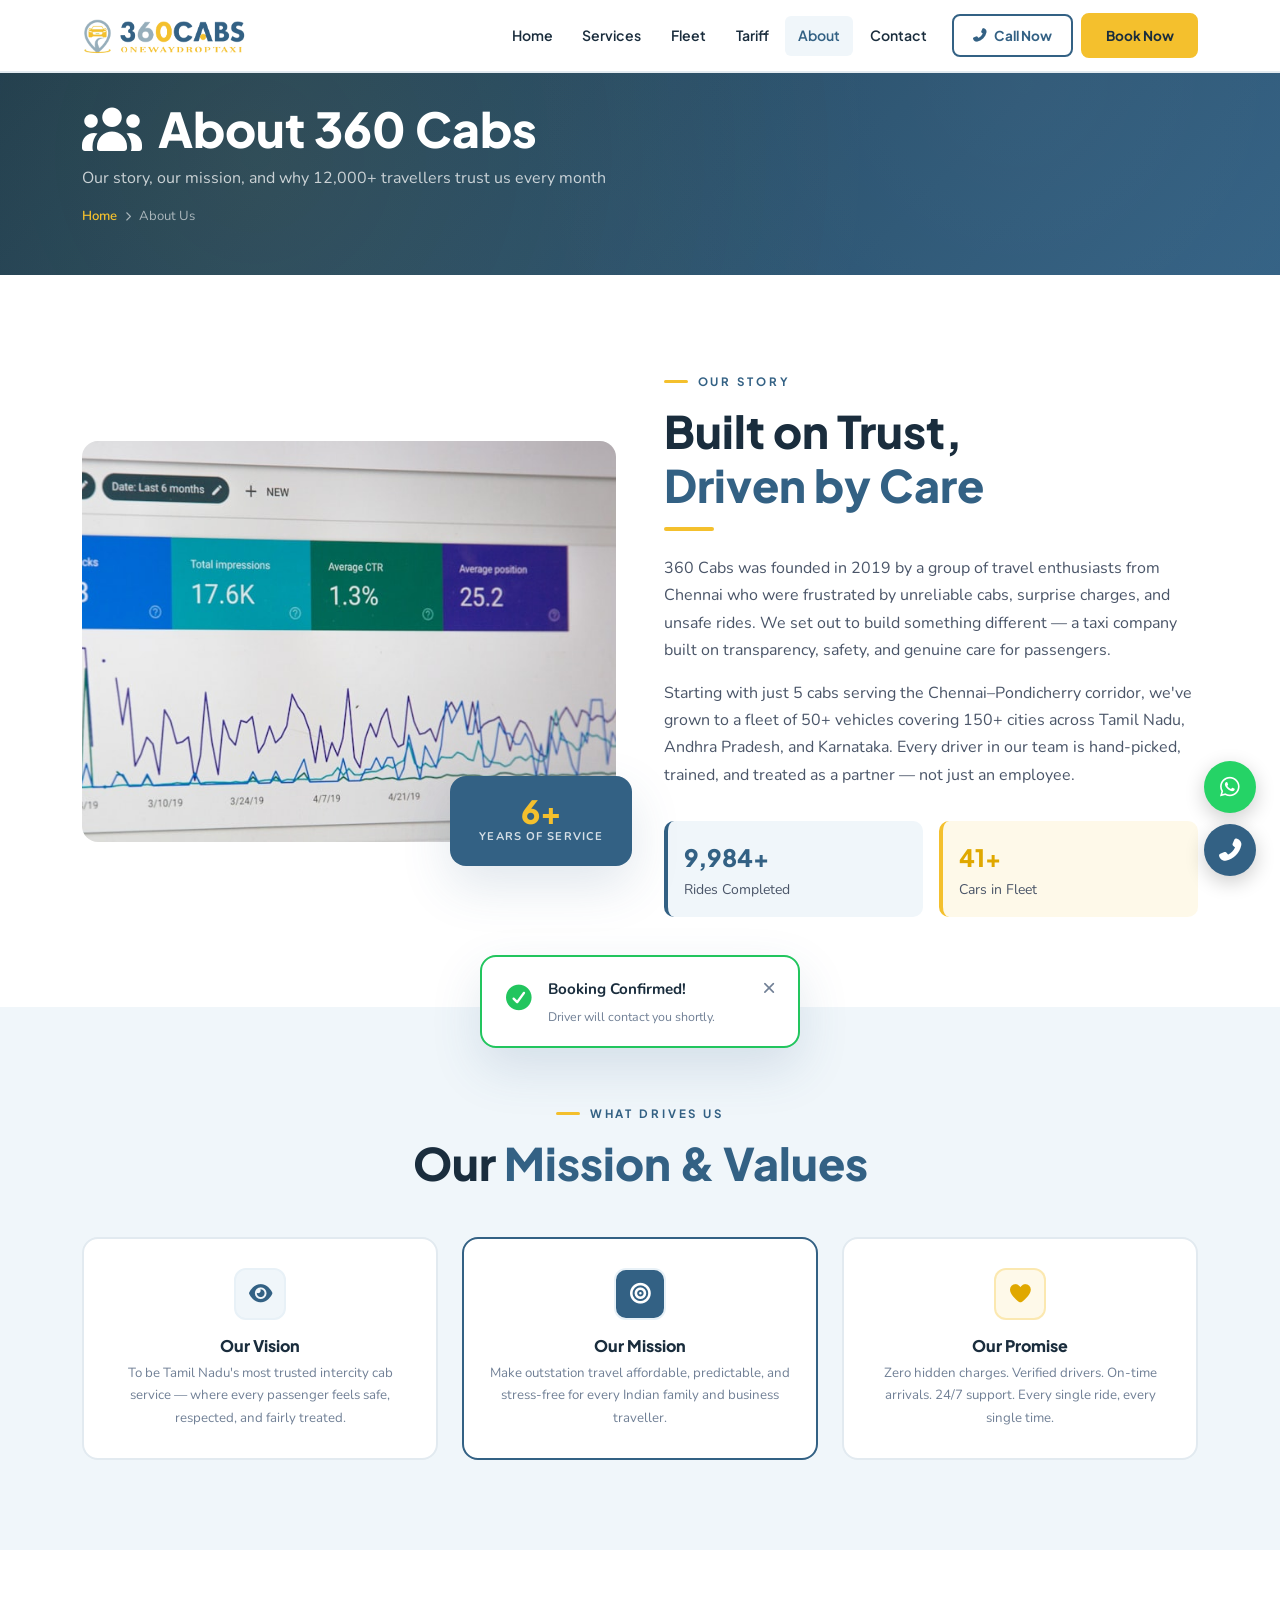
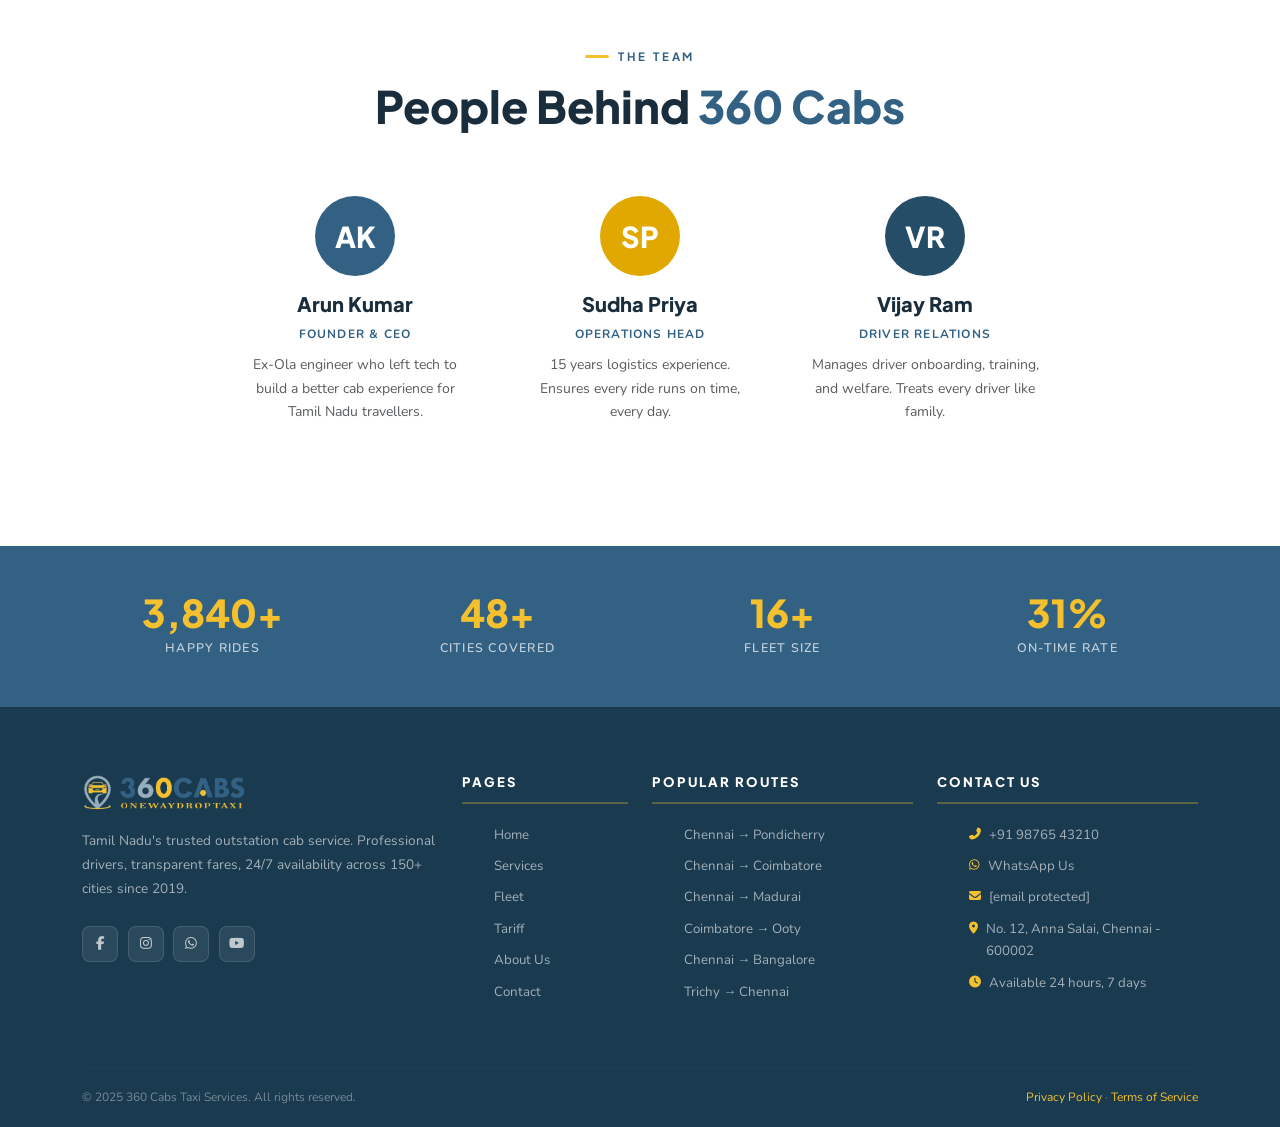
==== about.html @ b7eb0466 "Improved active navbar detection" ====
<!DOCTYPE html>
<html lang="en">
<head>
  <meta charset="UTF-8"/><meta name="viewport" content="width=device-width, initial-scale=1.0"/>
  <meta name="description" content="About 360Cabs — Tamil Nadu's trusted outstation taxi service since 2019. Our story, mission and team."/>
  <title>About Us — 360Cabs Outstation Taxi</title>
  <!-- <link href="https://cdn.jsdelivr.net/npm/bootstrap@5.3.2/dist/css/bootstrap.min.css" rel="stylesheet"/> -->
  <link rel="stylesheet" href="../assets/css/bootstrap.min.css">
  <!-- <link href="https://cdnjs.cloudflare.com/ajax/libs/font-awesome/6.5.0/css/all.min.css" rel="stylesheet"/> -->
   <link rel="stylesheet" href="../assets/css/all.min.css">
  <!-- <link href="https://fonts.googleapis.com/css2?family=Plus+Jakarta+Sans:wght@400;500;600;700;800&family=Nunito:wght@300;400;600;700&display=swap" rel="stylesheet"/> -->
  <!-- <script src="https://cdn.jsdelivr.net/npm/@emailjs/browser@3/dist/email.min.js"></script> -->
   <script src="../assets/js/email.min.js"></script>
  <!-- <link rel="stylesheet" href="../css/main.css"/> -->
  <link rel="stylesheet" href="../assets/css/main.css"/>
</head>
<body>
<!-- <div class="top-bar"><div class="container">
  <div class="top-bar-inner">
    <div class="top-bar-left">
      <span class="top-bar-item">
        <i class="fas fa-phone-alt"></i>
        <a href="tel:+919876543210">+91 98765 43210
        </a>
      </span>
      </div>
      <div class="top-bar-right">
        <span class="top-bar-item">
          <i class="fas fa-clock"></i> 24/7 Available</span>
        </div>
      </div>
    </div>
  </div>
 <nav id="navbar" class="navbar navbar-expand-lg sticky-top">
  <div class="container">
    <a class="navbar-brand" href="../index.html">
      <img class="navbar-logo" src="../assets/images/logo.png" alt="">
      
    </a>
    <button class="navbar-toggler border-0" type="button" data-bs-toggle="collapse" data-bs-target="#navMenu"><i class="fas fa-bars" style="color:var(--navy)"></i></button>
    <div class="collapse navbar-collapse justify-content-end" id="navMenu">
      <ul class="navbar-nav align-items-lg-center gap-lg-1">
        <li class="nav-item"><a class="nav-link-custom nav-link" href="../index.html">Home</a></li>
        <li class="nav-item"><a class="nav-link-custom nav-link" href="services.html">Services</a></li>
        <li class="nav-item"><a class="nav-link-custom nav-link" href="fleet.html">Fleet</a></li>
        <li class="nav-item"><a class="nav-link-custom nav-link" href="tariff.html">Tariff</a></li>
        <li class="nav-item"><a class="nav-link-custom nav-link" href="about.html">About</a></li>
        <li class="nav-item"><a class="nav-link-custom nav-link" href="contact.html">Contact</a></li>
        <li class="nav-item ms-lg-2"><a href="tel:+919876543210" class="nav-phone-btn"><i class="fas fa-phone-alt"></i> Call Now</a></li>
        <li class="nav-item ms-lg-1"><a href="../index.html#booking" class="nav-link nav-cta">Book Now</a></li>
      </ul>
    </div>
  </div>
</nav> -->

<div id="header"></div>

<div class="page-hero">
  <div class="container page-hero-content"><h1><i class="fas fa-users me-3"></i>About 360 Cabs</h1><p>Our story, our mission, and why 12,000+ travellers trust us every month</p><div class="breadcrumb-custom"><a href="../index.html">Home</a><i class="fas fa-chevron-right"></i><span>About Us</span></div></div></div>

<!-- Our Story -->
<section class="section-pad">
  <div class="container">
    <div class="row align-items-center g-5">
      <div class="col-lg-6 reveal-left">
        <div style="position:relative">
          <img src="../assets/images/our-story.jpg" alt="Our Story" style="border-radius:var(--radius-lg);width:100%;aspect-ratio:4/3;object-fit:cover;"/>
          <div style="position:absolute;bottom:-1.5rem;right:-1rem;background:var(--navy);color:var(--white);padding:1.2rem 1.8rem;border-radius:var(--radius-lg);text-align:center;box-shadow:var(--shadow-lg)">
            <div style="font-family:var(--ff-display);font-size:2rem;font-weight:800;color:var(--gold);line-height:1">6+</div>
            <div style="font-size:.7rem;font-weight:700;text-transform:uppercase;letter-spacing:.1em;color:rgba(255,255,255,.8)">Years of Service</div>
          </div>
        </div>
      </div>
      <div class="col-lg-6 reveal-right">
        <span class="section-label">Our Story</span>
        <h2 class="section-title">Built on Trust,<br/><span>Driven by Care</span></h2>
        <div class="divider-gold"></div>
        <p>360 Cabs was founded in 2019 by a group of travel enthusiasts from Chennai who were frustrated by unreliable cabs, surprise charges, and unsafe rides. We set out to build something different — a taxi company built on transparency, safety, and genuine care for passengers.</p>
        <p class="mt-3">Starting with just 5 cabs serving the Chennai–Pondicherry corridor, we've grown to a fleet of 50+ vehicles covering 150+ cities across Tamil Nadu, Andhra Pradesh, and Karnataka. Every driver in our team is hand-picked, trained, and treated as a partner — not just an employee.</p>
        <div class="row g-3 mt-3">
          <div class="col-6"><div style="padding:1rem;background:var(--navy-pale);border-radius:var(--radius);border-left:4px solid var(--navy)"><div style="font-family:var(--ff-display);font-size:1.5rem;font-weight:800;color:var(--navy)" data-target="12000" data-suffix="+">0</div><div class="small fw-600">Rides Completed</div></div></div>
          <div class="col-6"><div style="padding:1rem;background:rgba(244,192,45,.1);border-radius:var(--radius);border-left:4px solid var(--gold)"><div style="font-family:var(--ff-display);font-size:1.5rem;font-weight:800;color:var(--gold-dark)" data-target="50" data-suffix="+">0</div><div class="small fw-600">Cars in Fleet</div></div></div>
        </div>
      </div>
    </div>
  </div>
</section>

<!-- Mission & Values -->
<section class="section-pad bg-navy-pale">
  <div class="container">
    <div class="text-center mb-5 reveal-up"><span class="section-label">What Drives Us</span><h2 class="section-title">Our <span>Mission & Values</span></h2></div>
    <div class="row g-4">
      <div class="col-md-4 reveal-up">
        <div class="why-card text-center">
          <div class="why-icon mx-auto"><i class="fas fa-eye"></i></div>
          <h5>Our Vision</h5>
          <p>To be Tamil Nadu's most trusted intercity cab service — where every passenger feels safe, respected, and fairly treated.</p>
        </div>
      </div>
      <div class="col-md-4 reveal-up d1">
        <div class="why-card text-center" style="border-color:var(--navy)">
          <div class="why-icon mx-auto" style="background:var(--navy);color:var(--white)"><i class="fas fa-bullseye"></i></div>
          <h5>Our Mission</h5>
          <p>Make outstation travel affordable, predictable, and stress-free for every Indian family and business traveller.</p>
        </div>
      </div>
      <div class="col-md-4 reveal-up d2">
        <div class="why-card text-center">
          <div class="why-icon mx-auto" style="background:rgba(244,192,45,.1);border-color:rgba(244,192,45,.3);color:var(--gold-dark)"><i class="fas fa-heart"></i></div>
          <h5>Our Promise</h5>
          <p>Zero hidden charges. Verified drivers. On-time arrivals. 24/7 support. Every single ride, every single time.</p>
        </div>
      </div>
    </div>
  </div>
</section>

<!-- Team -->
<section class="section-pad">
  <div class="container">
    <div class="text-center mb-5 reveal-up"><span class="section-label">The Team</span><h2 class="section-title">People Behind <span>360 Cabs</span></h2></div>
    <div class="row g-4 justify-content-center">
      <div class="col-sm-6 col-lg-3 reveal-up">
        <div class="text-center p-3">
          <div style="width:80px;height:80px;border-radius:50%;background:var(--navy);color:var(--white);display:flex;align-items:center;justify-content:center;font-family:var(--ff-display);font-size:1.8rem;font-weight:800;margin:0 auto 1rem">AK</div>
          <h5 style="font-family:var(--ff-display);font-weight:800;color:var(--text-dark)">Arun Kumar</h5>
          <div style="font-size:.75rem;color:var(--navy);font-weight:700;text-transform:uppercase;letter-spacing:.1em">Founder & CEO</div>
          <p class="small text-muted mt-2">Ex-Ola engineer who left tech to build a better cab experience for Tamil Nadu travellers.</p>
        </div>
      </div>
      <div class="col-sm-6 col-lg-3 reveal-up d1">
        <div class="text-center p-3">
          <div style="width:80px;height:80px;border-radius:50%;background:var(--gold-dark);color:var(--white);display:flex;align-items:center;justify-content:center;font-family:var(--ff-display);font-size:1.8rem;font-weight:800;margin:0 auto 1rem">SP</div>
          <h5 style="font-family:var(--ff-display);font-weight:800;color:var(--text-dark)">Sudha Priya</h5>
          <div style="font-size:.75rem;color:var(--navy);font-weight:700;text-transform:uppercase;letter-spacing:.1em">Operations Head</div>
          <p class="small text-muted mt-2">15 years logistics experience. Ensures every ride runs on time, every day.</p>
        </div>
      </div>
      <div class="col-sm-6 col-lg-3 reveal-up d2">
        <div class="text-center p-3">
          <div style="width:80px;height:80px;border-radius:50%;background:var(--navy-dark);color:var(--white);display:flex;align-items:center;justify-content:center;font-family:var(--ff-display);font-size:1.8rem;font-weight:800;margin:0 auto 1rem">VR</div>
          <h5 style="font-family:var(--ff-display);font-weight:800;color:var(--text-dark)">Vijay Ram</h5>
          <div style="font-size:.75rem;color:var(--navy);font-weight:700;text-transform:uppercase;letter-spacing:.1em">Driver Relations</div>
          <p class="small text-muted mt-2">Manages driver onboarding, training, and welfare. Treats every driver like family.</p>
        </div>
      </div>
    </div>
  </div>
</section>

<!-- Certifications -->
<div class="stats-strip">
  <div class="container">
    <div class="row align-items-center text-center g-4">
      <div class="col-6 col-md-3"><div class="stat-box"><span class="stat-num" data-target="12000" data-suffix="+">0</span><div class="stat-label">Happy Rides</div></div></div>
      <div class="col-6 col-md-3"><div class="stat-box"><span class="stat-num" data-target="150" data-suffix="+">0</span><div class="stat-label">Cities Covered</div></div></div>
      <div class="col-6 col-md-3"><div class="stat-box"><span class="stat-num" data-target="50" data-suffix="+">0</span><div class="stat-label">Fleet Size</div></div></div>
      <div class="col-6 col-md-3"><div class="stat-box"><span class="stat-num" data-target="98" data-suffix="%">0</span><div class="stat-label">On-Time Rate</div></div></div>
    </div>
  </div>
</div>

<!-- <footer class="site-footer">
  <div class="container">
    <div class="row g-4 footer-top">
    <div class="col-lg-4">
      <div class="footer-brand">
        <img class="navbar-logo" src="../assets/images/logo.png" alt="">
              <div class="brand-logo">
                <i class="fas fa-bolt"></i>
              </div>
              <div class="brand-text-wrap">
                <span class="brand-name" style="color:var(--white)">Swift<span>Ride</span></span>
                <span class="brand-tag">Outstation Taxi</span>
              </div>
      </div>
        <p class="footer-about">Tamil Nadu's trusted outstation cab service since 2019.</p>
        <div class="footer-social"><a href="#"><i class="fab fa-facebook-f"></i></a>
          <a href="#"><i class="fab fa-instagram"></i></a>
          <a href="https://wa.me/919876543210"><i class="fab fa-whatsapp"></i></a>
        </div>
      </div>
      <div class="col-sm-6 col-lg-2"><div class="footer-h">Pages</div><ul class="footer-ul"><li><a href="../index.html">Home</a></li><li><a href="services.html">Services</a></li><li><a href="fleet.html">Fleet</a></li><li><a href="tariff.html">Tariff</a></li><li><a href="about.html">About</a></li><li><a href="contact.html">Contact</a></li></ul></div><div class="col-sm-6 col-lg-3"><div class="footer-h">Services</div><ul class="footer-ul"><li>One Way Drop</li><li>Round Trip</li><li>Airport Transfer</li><li>Hourly Package</li></ul></div><div class="col-lg-3"><div class="footer-h">Contact</div><ul class="footer-ul"><li><i class="fas fa-phone-alt"></i><a href="tel:+919876543210">+91 98765 43210</a></li><li><i class="fab fa-whatsapp"></i><a href="https://wa.me/919876543210">WhatsApp</a></li><li><i class="fas fa-envelope"></i><a href="mailto:bookings@swiftride.in">bookings@swiftride.in</a></li></ul></div></div><hr class="footer-divider"/><div class="footer-bottom"><span>© 2025 SwiftRide Taxi Services.</span></div></div>
</footer> -->

<div id="footer"></div>


<div class="float-group"><a href="https://wa.me/919876543210" class="wa-float" target="_blank"><i class="fab fa-whatsapp"></i></a><a href="tel:+919876543210" class="call-float"><i class="fas fa-phone-alt"></i></a></div>
<div id="successToast" class="success-toast"><div class="toast-icon"><i class="fas fa-check-circle"></i></div><div><strong>Booking Confirmed!</strong><p>Driver will contact you shortly.</p></div><button class="toast-close" onclick="closeToast()"><i class="fas fa-times"></i></button></div>
<!-- <script src="https://cdn.jsdelivr.net/npm/bootstrap@5.3.2/dist/js/bootstrap.bundle.min.js"></script> -->
<!-- <script src="../js/shared.js"></script> -->
 <script src="../assets/js/bootstrap.bundle.min.js"></script>
 <script src="../assets/js/shared.js"></script>
 <script src="../assets/js/components.js"></script>
</body></html>
---- assets/css/main.css ----
/* ═══════════════════════════════════════════════════════════
   SWIFTRIDE — main.css
   Brand: #336184 (Navy Blue) + #f4c02d (Golden Yellow)
   Theme: White & Clean · Professional Indian Taxi
   Fonts: Plus Jakarta Sans (display) + Nunito (body)
═══════════════════════════════════════════════════════════ */

/* Nunito */
@font-face {
  font-family: 'Nunito';
  font-weight: 300;
  src: url(../fonts/Nunito-Light.woff2) format('woff2');
 
}
/* latin */
@font-face {
  font-family: 'Nunito';
  font-weight: 400;
  src: url(../fonts/Nunito-Regular.woff2) format('woff2');
  
}
/* latin */
@font-face {
  font-family: 'Nunito';
  font-weight: 600;
  src: url(../fonts/Nunito-SemiBold.woff2) format('woff2');
}
/* latin */
@font-face {
  font-family: 'Nunito';
  font-weight: 700;
  src: url(../fonts/Nunito-Bold.woff2) format('woff2');
}

/* Plus Jakarta Sans */
@font-face {
  font-family: 'Plus Jakarta Sans';
  font-weight: 400;
  src: url(../fonts/PlusJakartaSans-Regular.woff2) format('woff2');
}


@font-face {
  font-family: 'Plus Jakarta Sans';
  font-weight: 500;
  src: url(../fonts/PlusJakartaSans-Medium.woff2) format('woff2');
}

@font-face {
  font-family: 'Plus Jakarta Sans';
  font-weight: 600;
  src: url(../fonts/PlusJakartaSans-SemiBold.woff2) format('woff2');
}


@font-face {
  font-family: 'Plus Jakarta Sans';
  font-weight: 700;
  src: url(../fonts/PlusJakartaSans-Bold.woff2) format('woff2');
}


@font-face {
  font-family: 'Plus Jakarta Sans';
  font-weight: 800;
  src: url(../fonts/PlusJakartaSans-ExtraBold.woff2) format('woff2');
}



:root {
  --navy:        #336184;
  --navy-dark:   #254d68;
  --navy-deeper: #1a3a4f;
  --navy-light:  #e8f1f7;
  --navy-pale:   #f0f6fa;
  --gold:        #f4c02d;
  --gold-dark:   #e0a800;
  --gold-light:  #fff8e1;
  --gold-pale:   #fffdf0;
  --white:       #ffffff;
  --off-white:   #f8fafc;
  --border:      #e2eaf0;
  --border-dark: #c9d8e3;
  --text:        #4a5568;
  --text-light:  #718096;
  --text-dark:   #1a2d3d;
  --shadow-sm:   0 2px 8px rgba(51,97,132,0.08);
  --shadow-md:   0 8px 24px rgba(51,97,132,0.12);
  --shadow-lg:   0 20px 50px rgba(51,97,132,0.15);
  --radius:      10px;
  --radius-lg:   16px;
  --ff-display:  'Plus Jakarta Sans', sans-serif;
  --ff-body:     'Nunito', sans-serif;
  --transition:  0.35s cubic-bezier(0.22,0.61,0.36,1);
}






/* ── Reset ─────────────────────────────────────── */
*, *::before, *::after { box-sizing: border-box; margin: 0; padding: 0; }
html { scroll-behavior: smooth; }
body {
  background: var(--white);
  color: var(--text);
  font-family: var(--ff-body);
  font-size: 16px;
  line-height: 1.7;
  overflow-x: hidden;
}
img { max-width: 100%; display: block; }
a { text-decoration: none; color: inherit; }

.navbar-logo{
  height: 42px;
}

/* ── Typography ────────────────────────────────── */
.section-label {
  display: inline-flex; align-items: center; gap: 0.6rem;
  font-family: var(--ff-display); font-size: 0.72rem;
  font-weight: 700; letter-spacing: 0.25em;
  text-transform: uppercase; color: var(--navy);
  margin-bottom: 0.75rem;
}
.section-label::before {
  content: ''; width: 24px; height: 3px;
  background: var(--gold); border-radius: 2px;
}
.section-title {
  font-family: var(--ff-display);
  font-size: clamp(1.9rem, 4vw, 2.8rem);
  font-weight: 800; color: var(--text-dark);
  line-height: 1.2; margin-bottom: 1rem;
}
.section-title span { color: var(--navy); }
.section-title em   { color: var(--gold-dark); font-style: normal; }
.section-sub {
  font-size: 1rem; color: var(--text-light); max-width: 560px; margin: 0 auto;
}
.section-pad { padding: 90px 0; }

/* ── Buttons ───────────────────────────────────── */
.btn-navy {
  display: inline-flex; align-items: center; gap: 0.5rem;
  background: var(--navy); color: var(--white);
  font-family: var(--ff-display); font-weight: 700;
  font-size: 0.9rem; padding: 0.85rem 2rem;
  border: 2px solid var(--navy); border-radius: var(--radius);
  cursor: pointer; transition: all var(--transition);
}
.btn-navy:hover {
  background: var(--navy-dark); border-color: var(--navy-dark);
  transform: translateY(-2px); box-shadow: var(--shadow-md);
  color: var(--white);
}
.btn-gold {
  display: inline-flex; align-items: center; gap: 0.5rem;
  background: var(--gold); color: var(--text-dark);
  font-family: var(--ff-display); font-weight: 700;
  font-size: 0.9rem; padding: 0.85rem 2rem;
  border: 2px solid var(--gold); border-radius: var(--radius);
  cursor: pointer; transition: all var(--transition);
}
.btn-gold:hover {
  background: var(--gold-dark); border-color: var(--gold-dark);
  transform: translateY(-2px); box-shadow: 0 8px 24px rgba(244,192,45,0.35);
  color: var(--text-dark);
}
.btn-outline-navy {
  display: inline-flex; align-items: center; gap: 0.5rem;
  background: transparent; color: var(--navy);
  font-family: var(--ff-display); font-weight: 700;
  font-size: 0.9rem; padding: 0.85rem 2rem;
  border: 2px solid var(--navy); border-radius: var(--radius);
  cursor: pointer; transition: all var(--transition);
}
.btn-outline-navy:hover {
  background: var(--navy); color: var(--white);
  transform: translateY(-2px);
}

/* ── Reveal animations ─────────────────────────── */
.reveal-up, .reveal-left, .reveal-right {
  opacity: 0; transition: opacity 0.75s ease, transform 0.75s ease;
}
.reveal-up    { transform: translateY(30px); }
.reveal-left  { transform: translateX(-30px); }
.reveal-right { transform: translateX(30px); }
.reveal-up.in-view, .reveal-left.in-view, .reveal-right.in-view {
  opacity: 1; transform: none;
}
.d1 { transition-delay: 0.1s; }
.d2 { transition-delay: 0.2s; }
.d3 { transition-delay: 0.3s; }
.d4 { transition-delay: 0.4s; }

/* ════════════════════════════════════════════════
   TOP BAR
════════════════════════════════════════════════ */
.top-bar {
  background: var(--navy-deeper);
  padding: 0.45rem 0;
  font-size: 0.78rem; color: rgba(255,255,255,0.85);
}
.top-bar a { color: var(--gold); font-weight: 600; }
.top-bar a:hover { color: var(--white); }
.top-bar-inner {
  display: flex; justify-content: space-between; align-items: center;
  flex-wrap: wrap; gap: 0.4rem;
}
.top-bar-left { display: flex; gap: 1.5rem; align-items: center; }
.top-bar-right { display: flex; gap: 1.5rem; align-items: center; }
.top-bar-item { display: flex; align-items: center; gap: 0.4rem; }
.top-bar-item i { color: var(--gold); font-size: 0.75rem; }

/* ════════════════════════════════════════════════
   NAVBAR
════════════════════════════════════════════════ */
#navbar {
  background: var(--white) !important;
  border-bottom: 2px solid var(--border);
  padding: 0.6rem 0;
  transition: box-shadow 0.3s, background-color 0.3s;
  z-index: 999;
}
#navbar.scrolled {
  box-shadow: var(--shadow-md);
}
/* #navbar.sticky-top {
  box-shadow: var(--shadow-md);
  position: sticky; top: 0;
} */
.navbar-brand { display: flex; align-items: center; gap: 0.7rem; }
.brand-logo {
  width: 44px; height: 44px; border-radius: 10px;
  background: var(--navy);
  display: flex; align-items: center; justify-content: center;
  position: relative; overflow: hidden;
}
.brand-logo::after {
  content: ''; position: absolute; bottom: -8px; right: -8px;
  width: 24px; height: 24px; background: var(--gold); border-radius: 50%;
}
.brand-logo i { color: var(--white); font-size: 1.2rem; position: relative; z-index: 1; }
.brand-text-wrap { display: flex; flex-direction: column; line-height: 1; }
.brand-name {
  font-family: var(--ff-display); font-size: 1.3rem;
  font-weight: 800; color: var(--navy); letter-spacing: -0.02em;
}
.brand-name span { color: var(--gold-dark); }
.brand-tag {
  font-size: 0.55rem; font-weight: 700; letter-spacing: 0.2em;
  text-transform: uppercase; color: var(--text-light); margin-top: 1px;
}
.nav-link-custom {
  font-family: var(--ff-display) !important; font-weight: 600 !important;
  font-size: 0.88rem !important; color: var(--text-dark) !important;
  padding: 0.5rem 0.8rem !important; border-radius: 6px;
  transition: all 0.25s !important; position: relative;
}
.nav-link-custom:hover, .nav-link-custom.active-page {
  color: var(--navy) !important; background: var(--navy-pale) !important;
}
.nav-link-custom.active-page {
  color: var(--navy) !important;
}
.nav-cta {
  background: var(--gold) !important; color: var(--text-dark) !important;
  font-family: var(--ff-display) !important; font-weight: 700 !important;
  font-size: 0.85rem !important; padding: 0.55rem 1.4rem !important;
  border-radius: 8px; transition: all 0.3s !important;
  border: 2px solid var(--gold) !important;
}
.nav-cta:hover {
  background: var(--gold-dark) !important;
  border-color: var(--gold-dark) !important;
  transform: translateY(-1px); box-shadow: 0 6px 18px rgba(244,192,45,0.4);
}
.nav-phone-btn {
  display: inline-flex; align-items: center; gap: 0.45rem;
  font-family: var(--ff-display); font-size: 0.85rem; font-weight: 700;
  color: var(--navy); border: 2px solid var(--navy);
  padding: 0.5rem 1.2rem; border-radius: 8px; transition: all 0.3s;
}
.nav-phone-btn:hover { background: var(--navy); color: var(--white); }

/* ════════════════════════════════════════════════
   PAGE HERO (inner pages)
════════════════════════════════════════════════ */
.page-hero {
  background: linear-gradient(135deg, var(--navy-deeper) 0%, var(--navy) 100%);
  padding: 4rem 0 3rem; position: relative; overflow: hidden;
}
.page-hero::before {
  content: ''; position: absolute; inset: 0;
  background-image:
    radial-gradient(circle at 20% 50%, rgba(244,192,45,0.08) 0%, transparent 60%),
    radial-gradient(circle at 80% 20%, rgba(255,255,255,0.04) 0%, transparent 50%);
}
.page-hero-content { position: relative; z-index: 1; }
.page-hero h1 {
  font-family: var(--ff-display); font-size: clamp(2rem,5vw,3rem);
  font-weight: 800; color: var(--white); margin-bottom: 0.5rem;
}
.page-hero p { color: rgba(255,255,255,0.75); font-size: 1rem; margin: 0; }
.breadcrumb-custom {
  display: flex; align-items: center; gap: 0.5rem;
  font-size: 0.82rem; color: rgba(255,255,255,0.6);
  margin-top: 0.8rem;
}
.breadcrumb-custom a { color: var(--gold); font-weight: 600; }
.breadcrumb-custom a:hover { color: var(--white); }
.breadcrumb-custom i { font-size: 0.6rem; }

/* ════════════════════════════════════════════════
   BOOKING WIDGET (shared)
════════════════════════════════════════════════ */
.booking-widget {
  background: var(--white);
  border-radius: var(--radius-lg);
  box-shadow: var(--shadow-lg);
  overflow: hidden;
  border: 1px solid var(--border);
}
.booking-widget-header {
  background: var(--navy);
  padding: 1.2rem 1.8rem;
  display: flex; align-items: center; justify-content: space-between;
}
.booking-widget-header h3 {
  font-family: var(--ff-display); font-size: 1.15rem;
  font-weight: 800; color: var(--white); margin: 0;
}
.booking-widget-header p {
  font-size: 0.75rem; color: rgba(255,255,255,0.7); margin: 0;
}
.booking-widget-body { padding: 1.6rem; }

/* Trip tabs */
.trip-tabs {
  display: flex; gap: 0; margin-bottom: 1.5rem;
  border: 2px solid var(--border); border-radius: var(--radius);
  overflow: hidden;
}
.trip-tab {
  flex: 1; display: flex; flex-direction: column; align-items: center;
  gap: 0.15rem; padding: 0.65rem 0.4rem;
  background: var(--white); border: none;
  font-family: var(--ff-display); font-size: 0.7rem; font-weight: 700;
  color: var(--text-light); cursor: pointer;
  transition: all 0.25s; letter-spacing: 0.02em;
  border-right: 1px solid var(--border);
}
.trip-tab:last-child { border-right: none; }
.trip-tab i { font-size: 1rem; }
.trip-tab.active {
  background: var(--navy); color: var(--white);
}
.trip-tab:not(.active):hover {
  background: var(--navy-pale); color: var(--navy);
}

/* Form inputs */
.field-group { margin-bottom: 1rem; }
.field-label {
  display: flex; align-items: center; gap: 0.4rem;
  font-family: var(--ff-display); font-size: 0.72rem; font-weight: 700;
  text-transform: uppercase; letter-spacing: 0.1em;
  color: var(--text-dark); margin-bottom: 0.4rem;
}
.field-label .icon-pickup { color: #22c55e; }
.field-label .icon-drop   { color: #ef4444; }
.field-label .icon-date   { color: var(--navy); }

.location-wrap { position: relative; }
.field-input {
  width: 100%; background: var(--off-white);
  border: 2px solid var(--border); color: var(--text-dark);
  font-family: var(--ff-body); font-size: 0.92rem;
  padding: 0.75rem 1rem; border-radius: var(--radius);
  outline: none; transition: all 0.3s;
}
.field-input:focus {
  border-color: var(--navy); background: var(--white);
  box-shadow: 0 0 0 3px rgba(51,97,132,0.1);
}
.field-input::placeholder { color: #a0aec0; }
select.field-input option { background: var(--white); }

/* Location suggestions */
.suggestions-box {
  position: absolute; top: calc(100% + 4px); left: 0; right: 0;
  background: var(--white); border: 2px solid var(--navy);
  border-radius: var(--radius); z-index: 200;
  max-height: 220px; overflow-y: auto; display: none;
  box-shadow: var(--shadow-lg);
}
.suggestions-box.open { display: block; }
.sugg-item {
  padding: 0.65rem 1rem; cursor: pointer;
  font-size: 0.85rem; color: var(--text-dark);
  border-bottom: 1px solid var(--border);
  display: flex; align-items: flex-start; gap: 0.7rem;
  transition: background 0.2s;
}
.sugg-item:last-child { border-bottom: none; }
.sugg-item:hover { background: var(--navy-pale); }
.sugg-item i { color: var(--navy); font-size: 0.8rem; margin-top: 3px; flex-shrink: 0; }
.sugg-item-main { font-weight: 600; font-size: 0.85rem; color: var(--text-dark); }
.sugg-item-sub  { font-size: 0.72rem; color: var(--text-light); }
.sugg-loading {
  padding: 0.8rem 1rem; text-align: center;
  font-size: 0.8rem; color: var(--text-light);
}

/* Swap button */
.swap-row { display: flex; justify-content: center; margin: -0.3rem 0; z-index: 2; position: relative; }
.swap-btn {
  width: 32px; height: 32px; border-radius: 50%;
  background: var(--white); border: 2px solid var(--navy);
  color: var(--navy); font-size: 0.75rem; cursor: pointer;
  display: flex; align-items: center; justify-content: center;
  transition: all 0.35s; box-shadow: var(--shadow-sm);
}
.swap-btn:hover { background: var(--navy); color: var(--white); transform: rotate(180deg); }

/* Cab selector */
.cab-grid { display: grid; grid-template-columns: repeat(4,1fr); gap: 0.5rem; }
.cab-card {
  display: flex; flex-direction: column; align-items: center; gap: 0.2rem;
  padding: 0.65rem 0.3rem; background: var(--off-white);
  border: 2px solid var(--border); border-radius: var(--radius);
  cursor: pointer; transition: all 0.25s; text-align: center;
}
.cab-card input { display: none; }
.cab-card i { font-size: 1.2rem; color: var(--text-light); transition: color 0.25s; }
.cab-card .cab-name  { font-family: var(--ff-display); font-size: 0.72rem; font-weight: 700; color: var(--text-dark); }
.cab-card .cab-rate  { font-size: 0.62rem; color: var(--navy); font-weight: 700; }
.cab-card.active, .cab-card:hover {
  border-color: var(--navy); background: var(--navy-pale);
}
.cab-card.active i { color: var(--navy); }

/* Fare box */
.fare-box {
  background: linear-gradient(135deg, var(--navy-pale), var(--gold-pale));
  border: 2px solid var(--border); border-radius: var(--radius);
  padding: 1rem 1.2rem; margin-bottom: 1rem;
}
.fare-row {
  display: flex; justify-content: space-between; align-items: center;
  font-size: 0.83rem; margin-bottom: 0.4rem;
}
.fare-row:last-of-type { margin-bottom: 0; }
.fare-label { color: var(--text-light); display: flex; align-items: center; gap: 0.4rem; }
.fare-label i { color: var(--navy); }
.fare-value { font-family: var(--ff-display); font-weight: 700; color: var(--text-dark); }
.fare-value.big { font-size: 1.4rem; color: var(--navy); }
.fare-note { font-size: 0.68rem; color: var(--text-light); margin-top: 0.6rem; padding-top: 0.6rem; border-top: 1px solid var(--border); margin-bottom: 0; }

/* Submit button */
.book-now-btn {
  width: 100%; padding: 1rem;
  background: var(--gold); color: var(--text-dark);
  border: none; border-radius: var(--radius);
  font-family: var(--ff-display); font-weight: 800;
  font-size: 1rem; cursor: pointer;
  transition: all var(--transition); margin-bottom: 0.8rem;
  box-shadow: 0 4px 15px rgba(244,192,45,0.3);
}
.book-now-btn:hover {
  background: var(--gold-dark);
  box-shadow: 0 8px 25px rgba(244,192,45,0.45);
  transform: translateY(-2px);
}
.book-now-btn:disabled { opacity: 0.7; cursor: not-allowed; transform: none; }

.notify-row {
  display: flex; justify-content: center; gap: 1rem; flex-wrap: wrap;
  font-size: 0.68rem; color: var(--text-light);
}
.notify-row span { display: flex; align-items: center; gap: 0.3rem; }

/* ════════════════════════════════════════════════
   TRUST BAR
════════════════════════════════════════════════ */
.trust-bar {
  background: var(--off-white);
  border-top: 1px solid var(--border);
  border-bottom: 1px solid var(--border);
  padding: 1rem 0;
}
.trust-items { display: flex; justify-content: center; align-items: center; flex-wrap: wrap; gap: 2rem; }
.trust-item { display: flex; align-items: center; gap: 0.5rem; font-size: 0.82rem; font-weight: 600; color: var(--text-dark); }
.trust-item i { color: var(--navy); font-size: 1rem; }

/* ════════════════════════════════════════════════
   WHY US CARDS
════════════════════════════════════════════════ */
.why-card {
  background: var(--white); border: 2px solid var(--border);
  border-radius: var(--radius-lg); padding: 1.8rem 1.5rem;
  transition: all var(--transition); height: 100%;
}
.why-card:hover {
  border-color: var(--navy);
  box-shadow: var(--shadow-md);
  transform: translateY(-4px);
}
.why-icon {
  width: 52px; height: 52px; border-radius: 12px;
  background: var(--navy-pale); border: 2px solid var(--navy-light);
  display: flex; align-items: center; justify-content: center;
  font-size: 1.3rem; color: var(--navy); margin-bottom: 1rem;
  transition: all 0.3s;
}
.why-card:hover .why-icon { background: var(--navy); color: var(--white); }
.why-card h5 {
  font-family: var(--ff-display); font-size: 1rem;
  font-weight: 800; color: var(--text-dark); margin-bottom: 0.4rem;
}
.why-card p { font-size: 0.83rem; color: var(--text-light); margin: 0; }

/* ════════════════════════════════════════════════
   ROUTE CARDS
════════════════════════════════════════════════ */
.route-card {
  background: var(--white); border: 2px solid var(--border);
  border-radius: var(--radius); padding: 1rem 1.2rem;
  cursor: pointer; transition: all var(--transition);
  display: flex; align-items: center; gap: 0.8rem;
}
.route-card:hover {
  border-color: var(--navy); background: var(--navy-pale);
  transform: translateX(4px);
}
.route-icon { color: var(--navy); font-size: 0.9rem; flex-shrink: 0; }
.route-from-to { font-family: var(--ff-display); font-size: 0.88rem; font-weight: 700; color: var(--text-dark); }
.route-info { font-size: 0.7rem; color: var(--text-light); margin-top: 0.1rem; }
.route-price { margin-left: auto; font-family: var(--ff-display); font-size: 0.82rem; font-weight: 700; color: var(--navy); white-space: nowrap; }

/* ════════════════════════════════════════════════
   TESTIMONIALS
════════════════════════════════════════════════ */
.testimonial-card {
  background: var(--white); border: 2px solid var(--border);
  border-radius: var(--radius-lg); padding: 1.8rem;
  transition: all var(--transition); height: 100%;
}
.testimonial-card:hover { border-color: var(--navy); box-shadow: var(--shadow-md); }
.stars { color: var(--gold-dark); font-size: 0.85rem; margin-bottom: 0.8rem; }
.testimonial-text { font-size: 0.9rem; color: var(--text); font-style: italic; margin-bottom: 1.2rem; line-height: 1.7; }
.testimonial-author { display: flex; align-items: center; gap: 0.8rem; }
.author-avatar {
  width: 40px; height: 40px; border-radius: 50%;
  background: var(--navy); color: var(--white);
  display: flex; align-items: center; justify-content: center;
  font-family: var(--ff-display); font-weight: 800; font-size: 0.9rem;
}
.author-name { font-family: var(--ff-display); font-weight: 700; font-size: 0.88rem; color: var(--text-dark); }
.author-city { font-size: 0.72rem; color: var(--text-light); }

/* ════════════════════════════════════════════════
   FOOTER
════════════════════════════════════════════════ */
.site-footer { background: var(--navy-deeper); padding: 4rem 0 0; }
.footer-brand { display: flex; align-items: center; gap: 0.7rem; margin-bottom: 1rem; }
.footer-brand .brand-logo { background: rgba(255,255,255,0.1); }
.footer-brand .brand-name { color: var(--white); }
.footer-about { font-size: 0.85rem; color: rgba(255,255,255,0.6); line-height: 1.8; margin-bottom: 1.5rem; }
.footer-social { display: flex; gap: 0.6rem; }
.footer-social a {
  width: 36px; height: 36px; border-radius: 8px;
  background: rgba(255,255,255,0.08); border: 1px solid rgba(255,255,255,0.12);
  display: flex; align-items: center; justify-content: center;
  color: rgba(255,255,255,0.7); font-size: 0.85rem; transition: all 0.3s;
}
.footer-social a:hover { background: var(--gold); border-color: var(--gold); color: var(--text-dark); }
.footer-h {
  font-family: var(--ff-display); font-size: 0.82rem; font-weight: 800;
  color: var(--white); text-transform: uppercase; letter-spacing: 0.15em;
  margin-bottom: 1.2rem; padding-bottom: 0.6rem;
  border-bottom: 2px solid rgba(244,192,45,0.3);
}
.footer-ul { list-style: none; display: flex; flex-direction: column; gap: 0.55rem; }
.footer-ul li, .footer-ul a {
  font-size: 0.83rem; color: rgba(255,255,255,0.6); transition: color 0.3s;
}
.footer-ul a:hover { color: var(--gold); }
.footer-ul li { display: flex; align-items: flex-start; gap: 0.5rem; }
.footer-ul li i { color: var(--gold); font-size: 0.75rem; margin-top: 4px; flex-shrink: 0; }
.footer-divider { border: none; border-top: 1px solid rgba(255,255,255,0.08); margin: 3rem 0 0; }
.footer-bottom {
  padding: 1.2rem 0; display: flex; justify-content: space-between;
  align-items: center; flex-wrap: wrap; gap: 0.5rem;
  font-size: 0.75rem; color: rgba(255,255,255,0.4);
}
.footer-bottom a { color: var(--gold); }

/* ════════════════════════════════════════════════
   FLOATING BUTTONS
════════════════════════════════════════════════ */
.float-group { position: fixed; bottom: 1.5rem; right: 1.5rem; z-index: 998; display: flex; flex-direction: column; gap: 0.7rem; }
.wa-float, .call-float {
  width: 52px; height: 52px; border-radius: 50%;
  display: flex; align-items: center; justify-content: center;
  font-size: 1.4rem; transition: all 0.35s;
  box-shadow: 0 6px 20px rgba(0,0,0,0.2);
}
.wa-float   { background: #25d366; color: var(--white); }
.call-float { background: var(--navy); color: var(--white); }
.wa-float:hover   { transform: scale(1.12); box-shadow: 0 10px 28px rgba(37,211,102,0.45); color: var(--white); }
.call-float:hover { transform: scale(1.12); box-shadow: 0 10px 28px rgba(51,97,132,0.45); color: var(--white); }

/* ════════════════════════════════════════════════
   SUCCESS TOAST
════════════════════════════════════════════════ */
.success-toast {
  position: fixed; bottom: 2rem; left: 50%;
  transform: translateX(-50%) translateY(180px);
  background: var(--white); border: 2px solid #22c55e;
  border-radius: var(--radius-lg); padding: 1.2rem 1.5rem;
  display: flex; align-items: flex-start; gap: 1rem;
  min-width: 320px; max-width: 90vw;
  box-shadow: var(--shadow-lg); z-index: 9999;
  transition: transform 0.5s cubic-bezier(0.22,0.61,0.36,1);
}
.success-toast.show { transform: translateX(-50%) translateY(0); }
.toast-icon { color: #22c55e; font-size: 1.6rem; flex-shrink: 0; }
.success-toast strong { display: block; color: var(--text-dark); font-size: 0.95rem; margin-bottom: 0.2rem; }
.success-toast p { font-size: 0.78rem; color: var(--text-light); margin: 0; }
.toast-close { background: none; border: none; color: var(--text-light); cursor: pointer; font-size: 0.85rem; margin-left: auto; }

/* ════════════════════════════════════════════════
   STATS STRIP
════════════════════════════════════════════════ */
.stats-strip { background: var(--navy); padding: 3rem 0; }
.stat-box { text-align: center; }
.stat-num {
  display: block; font-family: var(--ff-display);
  font-size: 2.4rem; font-weight: 800; color: var(--gold);
  line-height: 1;
}
.stat-label {
  font-size: 0.78rem; font-weight: 600; text-transform: uppercase;
  letter-spacing: 0.1em; color: rgba(255,255,255,0.7);
  margin-top: 0.3rem;
}
.stat-divider-v { width: 1px; height: 50px; background: rgba(255,255,255,0.15); }

/* ════════════════════════════════════════════════
   UTILITY
════════════════════════════════════════════════ */
.bg-navy-pale { background: var(--navy-pale); }
.bg-off-white { background: var(--off-white); }
.text-navy { color: var(--navy); }
.text-gold  { color: var(--gold-dark); }
.divider-gold { width: 50px; height: 4px; background: var(--gold); border-radius: 2px; margin: 0.8rem 0 1.5rem; }

/* ════════════════════════════════════════════════
   RESPONSIVE
════════════════════════════════════════════════ */
@media (max-width: 991px) {
  .section-pad { padding: 65px 0; }
  .top-bar { display: none; }
  .navbar-collapse {
    background: var(--white); padding: 1rem;
    border: 2px solid var(--border); border-radius: var(--radius);
    margin-top: 0.5rem; box-shadow: var(--shadow-md);
  }
  .stat-divider-v { display: none; }
}
@media (max-width: 767px) {
  .section-pad { padding: 50px 0; }
  .cab-grid { grid-template-columns: repeat(2,1fr); }
  .trip-tabs { flex-wrap: wrap; }
  .trip-tab { font-size: 0.65rem; padding: 0.55rem 0.3rem; }
  .float-group { bottom: 1rem; right: 1rem; }
  .nav-cta{
    margin-top: 16px;
  }
  .home-wrapper{
    flex-direction: column-reverse;
  }
}
@media (max-width: 480px) {
  .book-now-btn { font-size: 0.9rem; }
  .hero-actions { flex-direction: column; }
  .btn-navy, .btn-gold, .btn-outline-navy { width: 100%; justify-content: center; }
}
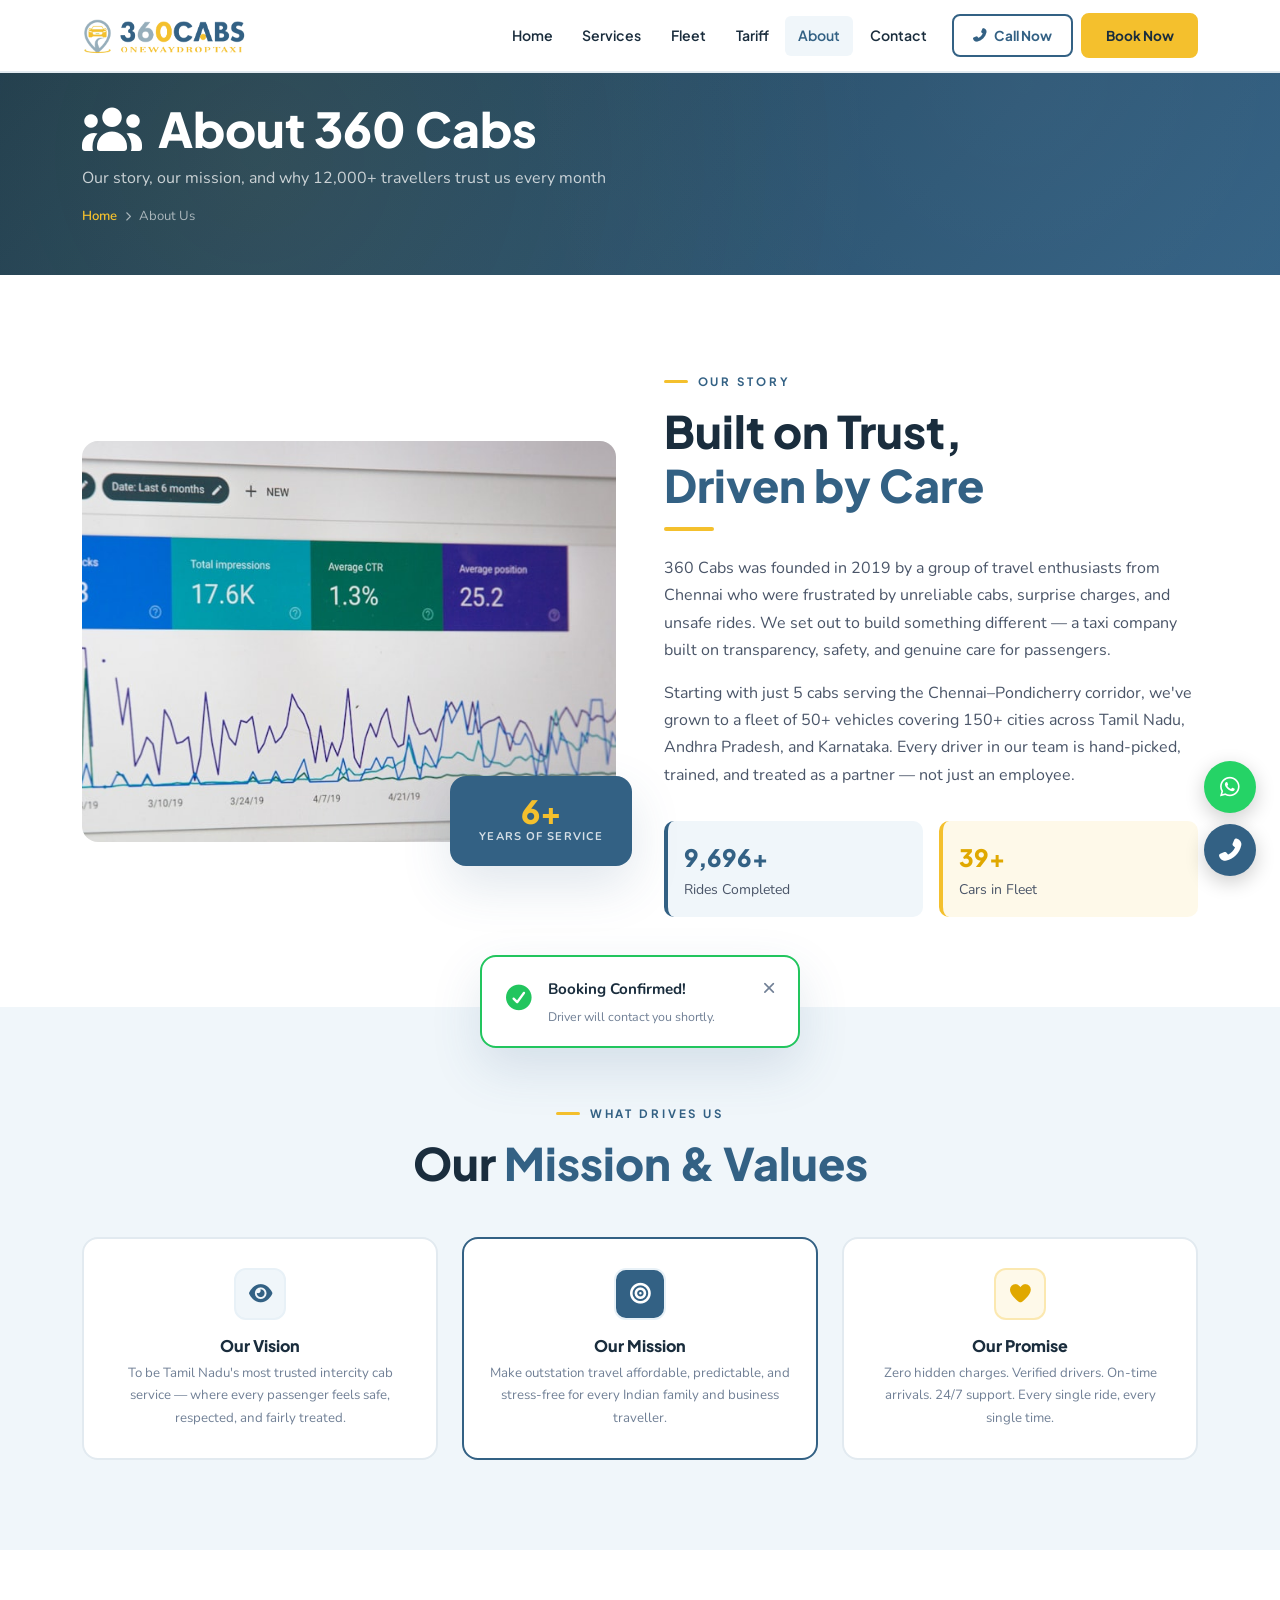
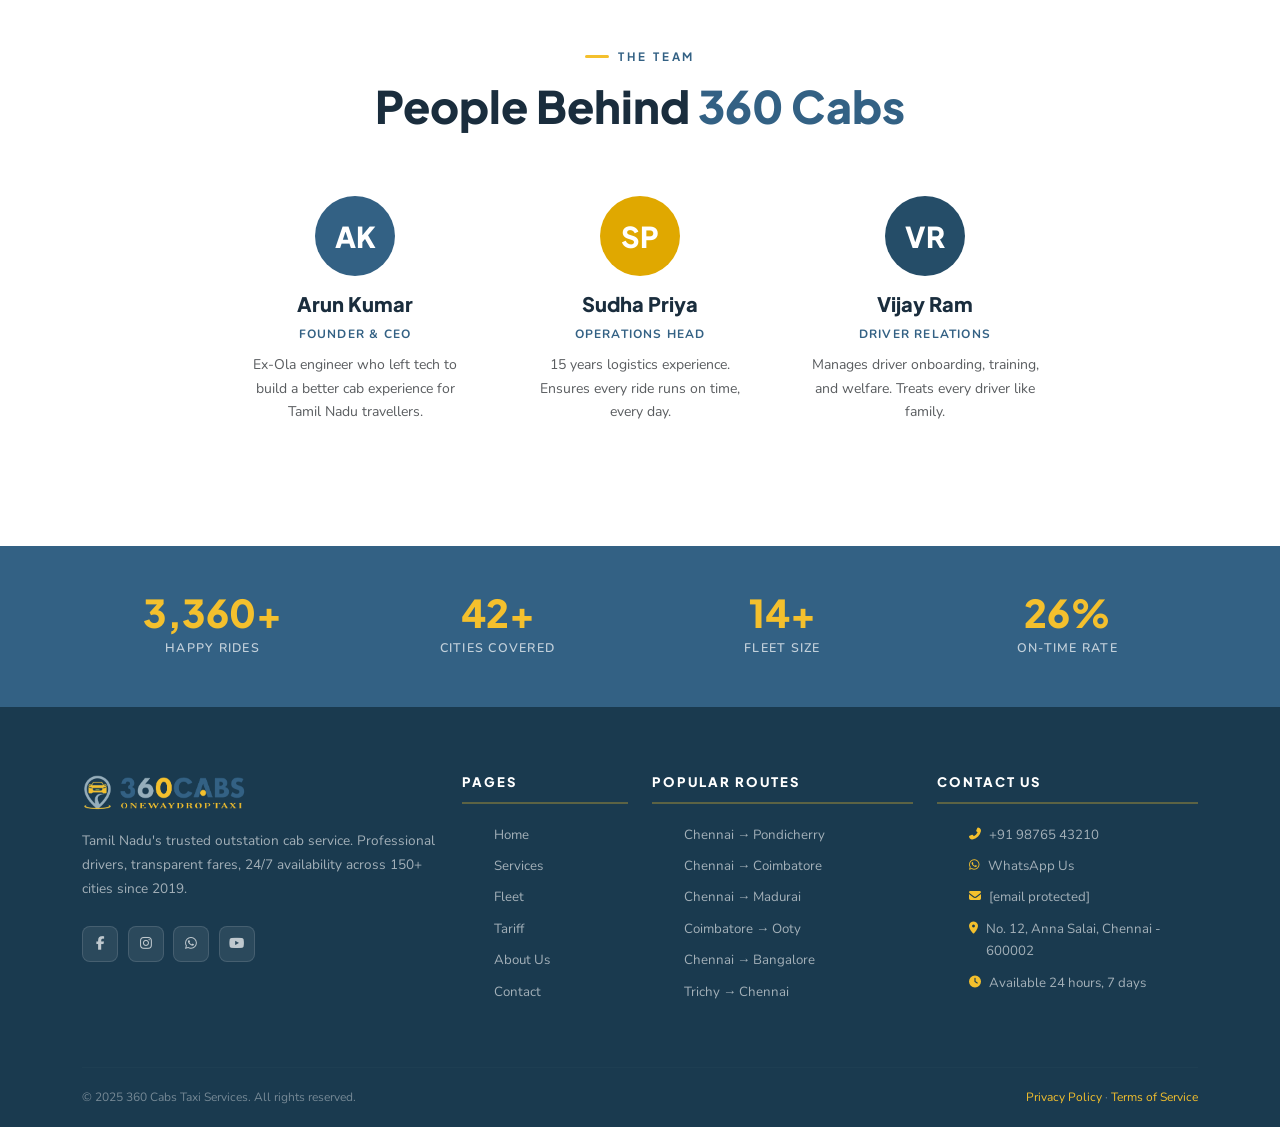
==== commit 4340b3bf: "PATH CHANGED" ====
--- a/about.html
+++ b/about.html
@@ -5,14 +5,14 @@
   <meta name="description" content="About 360Cabs — Tamil Nadu's trusted outstation taxi service since 2019. Our story, mission and team."/>
   <title>About Us — 360Cabs Outstation Taxi</title>
   <!-- <link href="https://cdn.jsdelivr.net/npm/bootstrap@5.3.2/dist/css/bootstrap.min.css" rel="stylesheet"/> -->
-  <link rel="stylesheet" href="../assets/css/bootstrap.min.css">
+  <link rel="stylesheet" href="assets/css/bootstrap.min.css">
   <!-- <link href="https://cdnjs.cloudflare.com/ajax/libs/font-awesome/6.5.0/css/all.min.css" rel="stylesheet"/> -->
-   <link rel="stylesheet" href="../assets/css/all.min.css">
+   <link rel="stylesheet" href="assets/css/all.min.css">
   <!-- <link href="https://fonts.googleapis.com/css2?family=Plus+Jakarta+Sans:wght@400;500;600;700;800&family=Nunito:wght@300;400;600;700&display=swap" rel="stylesheet"/> -->
   <!-- <script src="https://cdn.jsdelivr.net/npm/@emailjs/browser@3/dist/email.min.js"></script> -->
-   <script src="../assets/js/email.min.js"></script>
+   <script src="assets/js/email.min.js"></script>
   <!-- <link rel="stylesheet" href="../css/main.css"/> -->
-  <link rel="stylesheet" href="../assets/css/main.css"/>
+  <link rel="stylesheet" href="assets/css/main.css"/>
 </head>
 <body>
 <!-- <div class="top-bar"><div class="container">
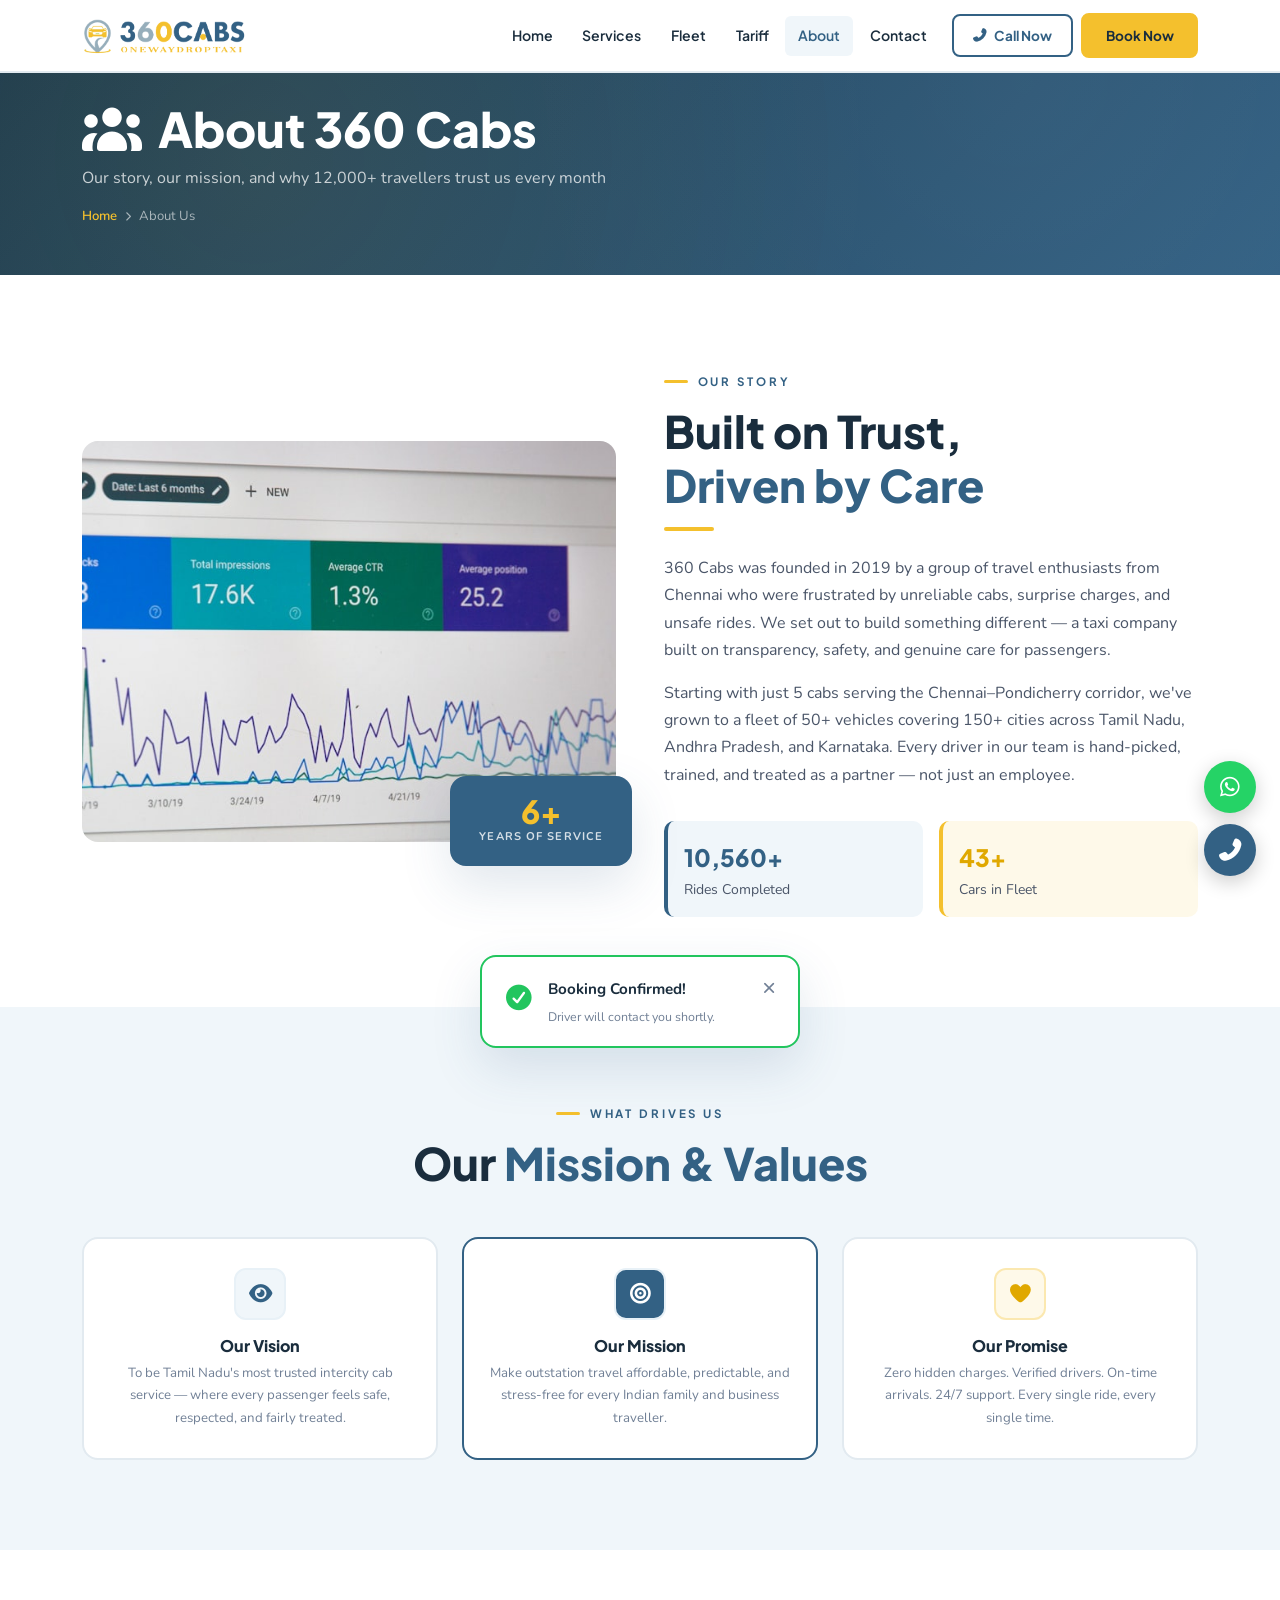
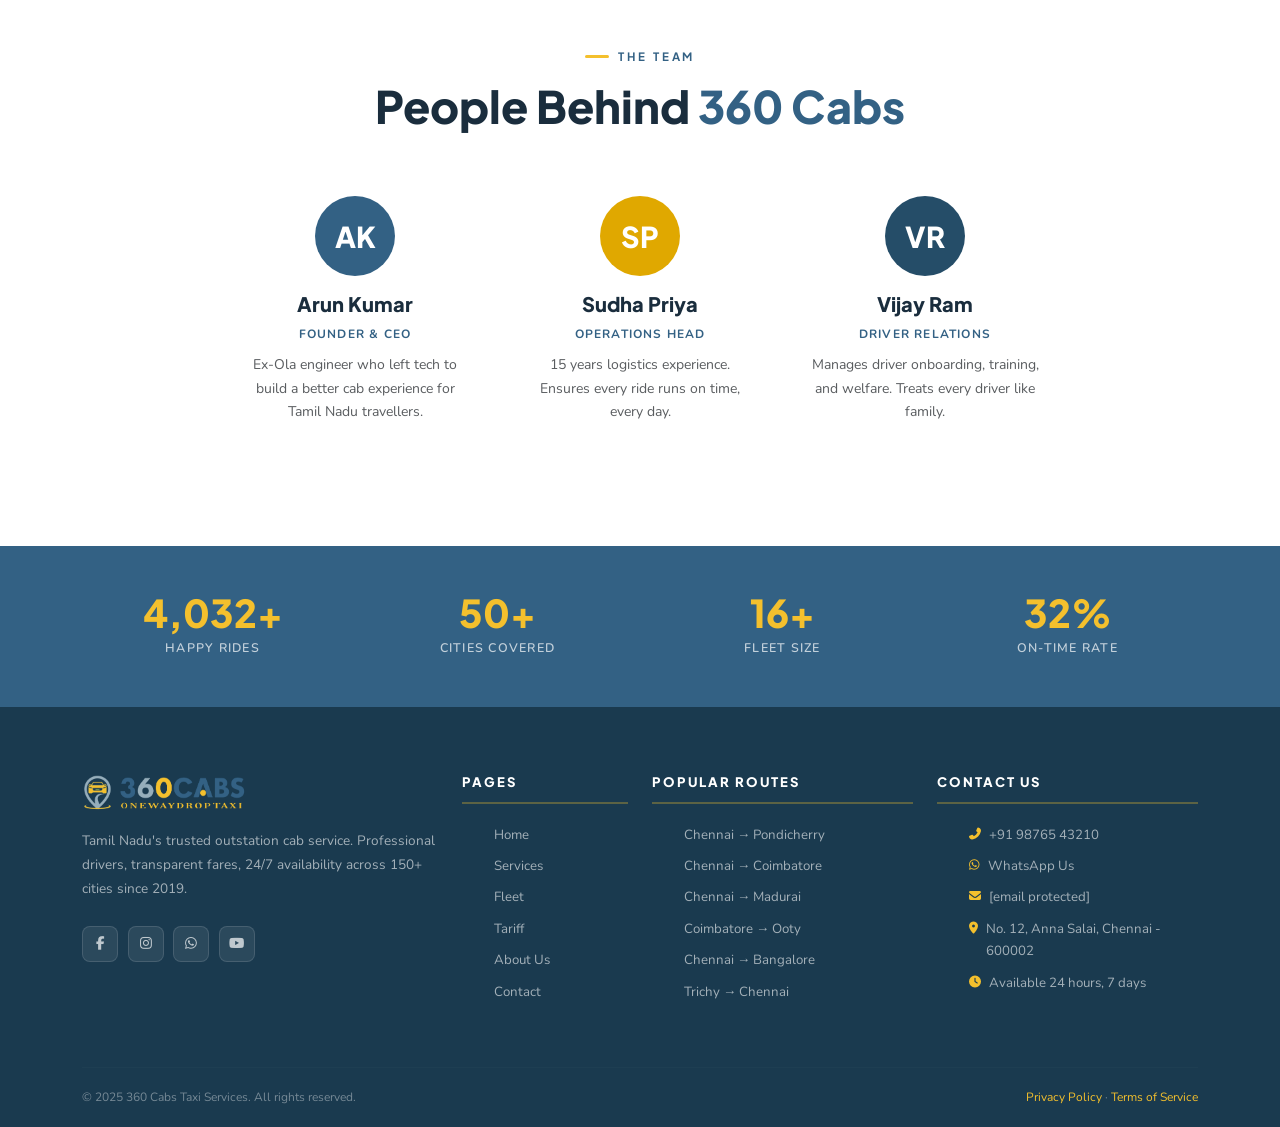
==== commit 6db1f4ca: "ABOUT PATH IS CHANGED" ====
--- a/about.html
+++ b/about.html
@@ -191,7 +191,7 @@
 <div id="successToast" class="success-toast"><div class="toast-icon"><i class="fas fa-check-circle"></i></div><div><strong>Booking Confirmed!</strong><p>Driver will contact you shortly.</p></div><button class="toast-close" onclick="closeToast()"><i class="fas fa-times"></i></button></div>
 <!-- <script src="https://cdn.jsdelivr.net/npm/bootstrap@5.3.2/dist/js/bootstrap.bundle.min.js"></script> -->
 <!-- <script src="../js/shared.js"></script> -->
- <script src="../assets/js/bootstrap.bundle.min.js"></script>
- <script src="../assets/js/shared.js"></script>
- <script src="../assets/js/components.js"></script>
+ <script src="assets/js/bootstrap.bundle.min.js"></script>
+ <script src="assets/js/shared.js"></script>
+ <script src="assets/js/components.js"></script>
 </body></html>
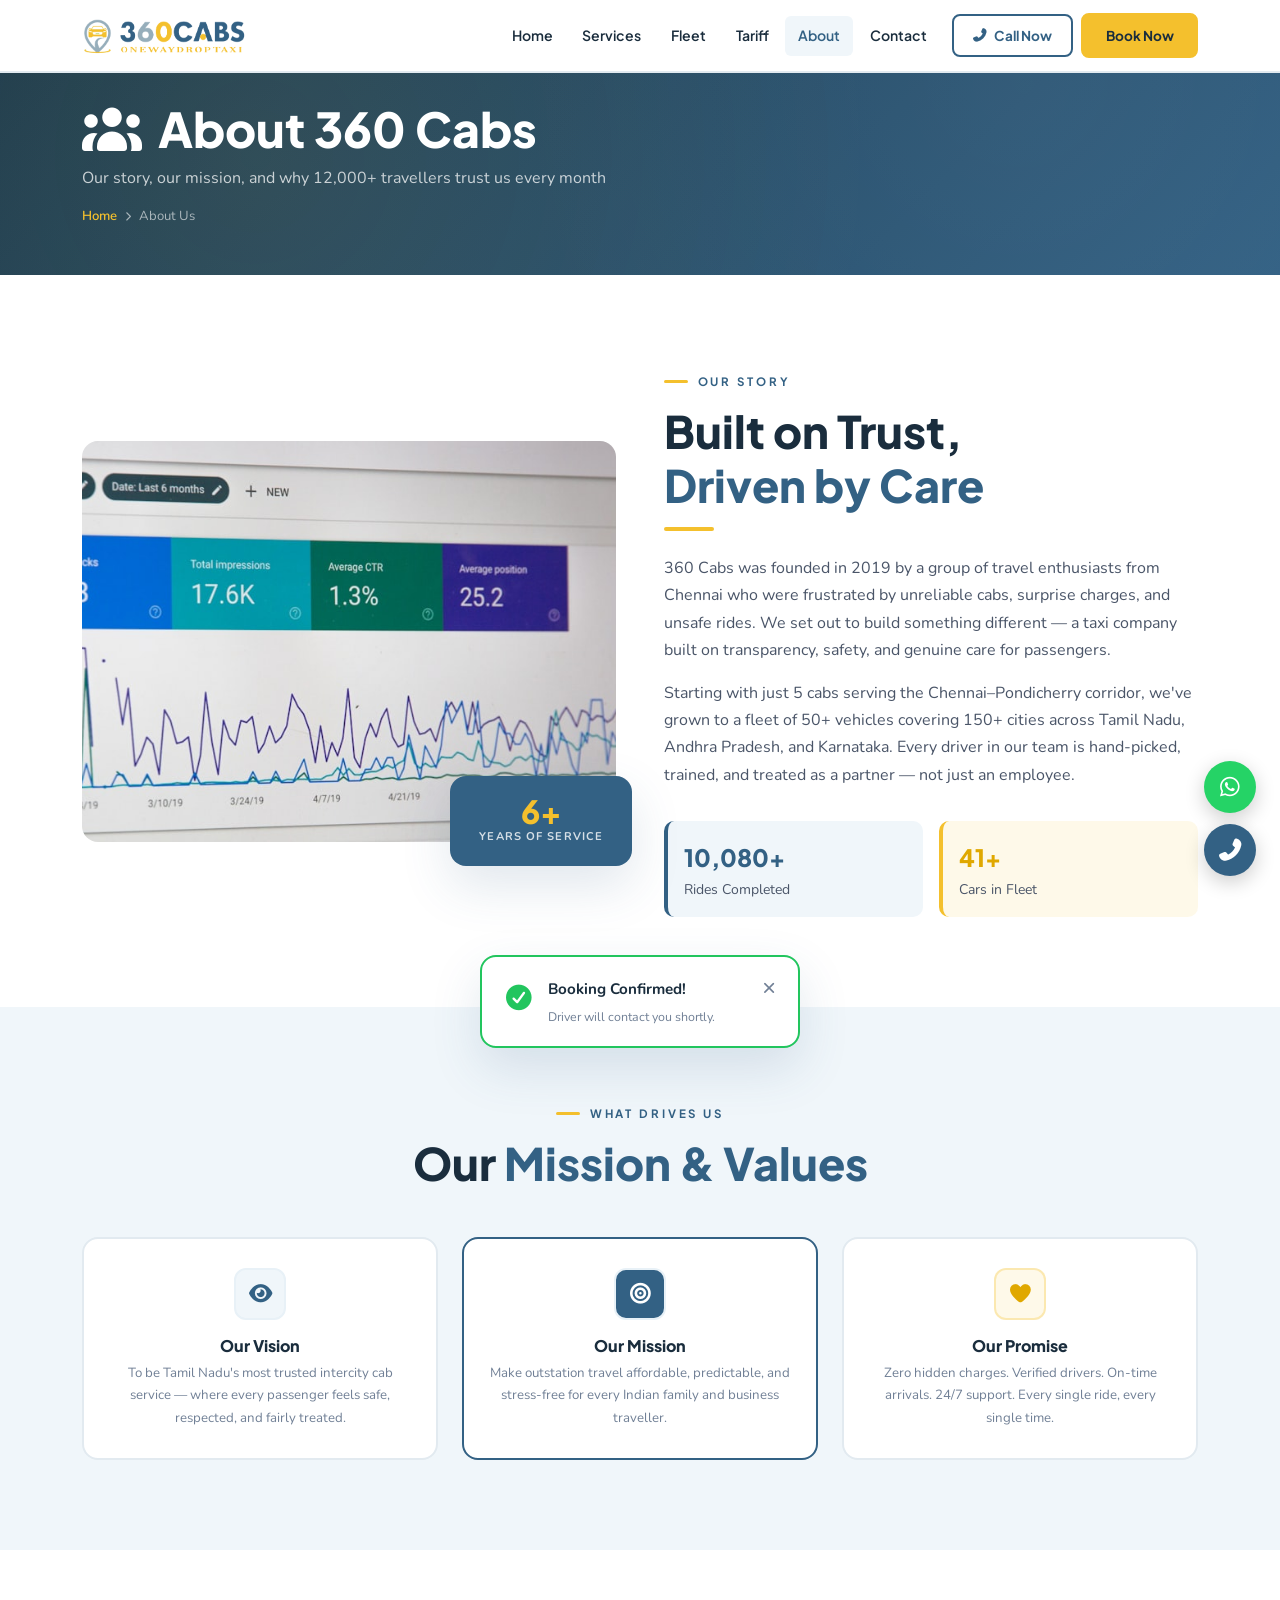
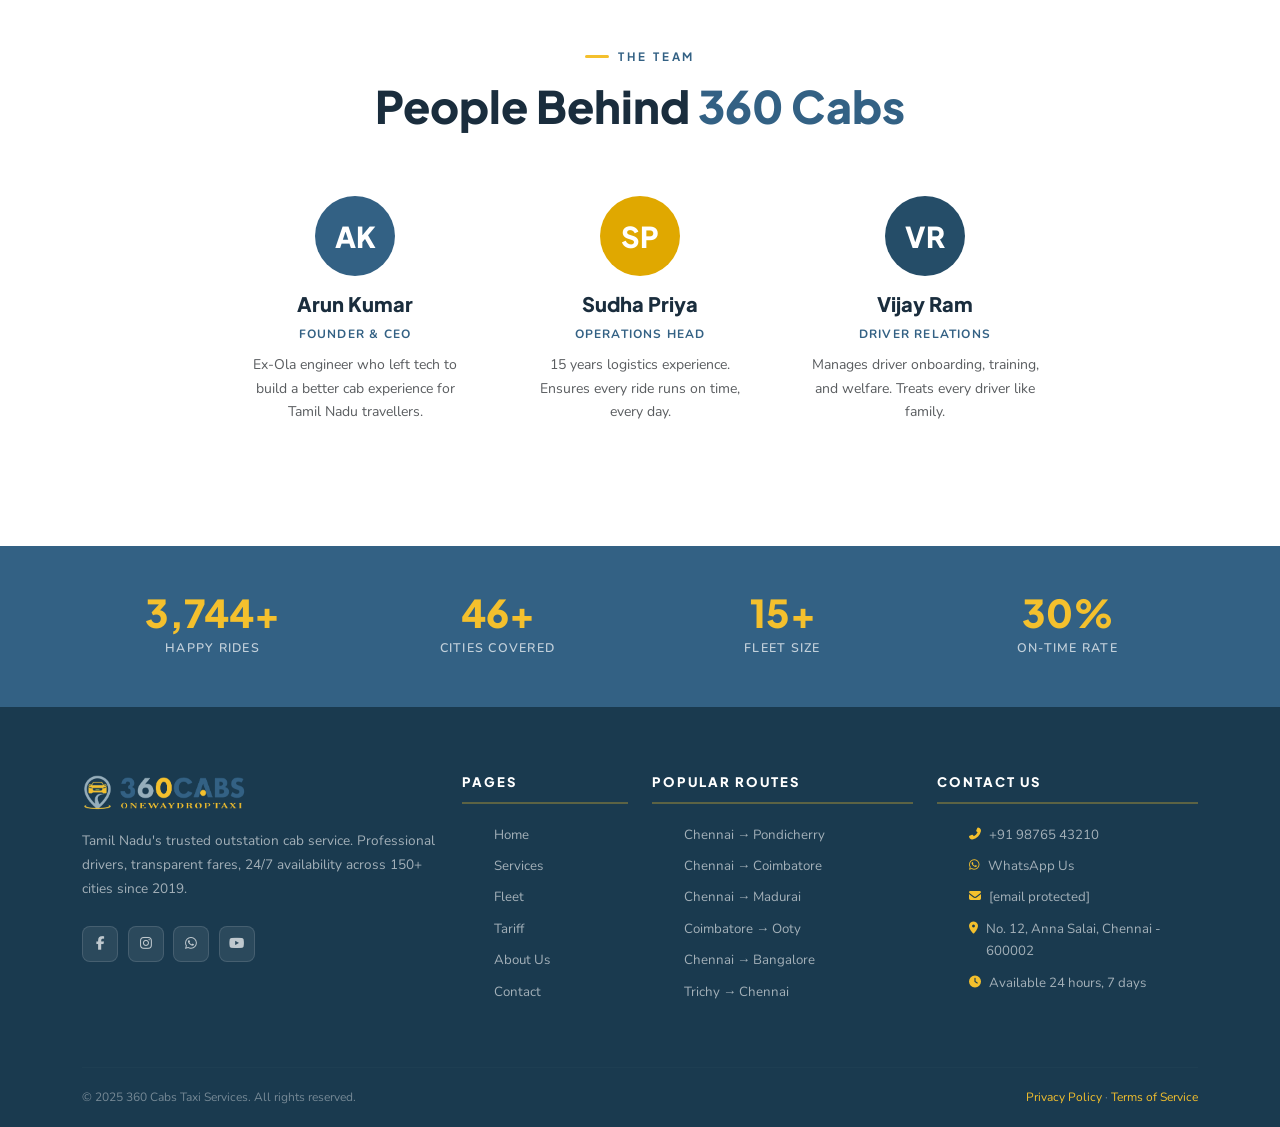
==== commit c2f8cfe1: "removed config-public file" ====
--- a/about.html
+++ b/about.html
@@ -64,7 +64,7 @@
     <div class="row align-items-center g-5">
       <div class="col-lg-6 reveal-left">
         <div style="position:relative">
-          <img src="../assets/images/our-story.jpg" alt="Our Story" style="border-radius:var(--radius-lg);width:100%;aspect-ratio:4/3;object-fit:cover;"/>
+          <img src="assets/images/our-story.jpg" alt="Our Story" style="border-radius:var(--radius-lg);width:100%;aspect-ratio:4/3;object-fit:cover;"/>
           <div style="position:absolute;bottom:-1.5rem;right:-1rem;background:var(--navy);color:var(--white);padding:1.2rem 1.8rem;border-radius:var(--radius-lg);text-align:center;box-shadow:var(--shadow-lg)">
             <div style="font-family:var(--ff-display);font-size:2rem;font-weight:800;color:var(--gold);line-height:1">6+</div>
             <div style="font-size:.7rem;font-weight:700;text-transform:uppercase;letter-spacing:.1em;color:rgba(255,255,255,.8)">Years of Service</div>
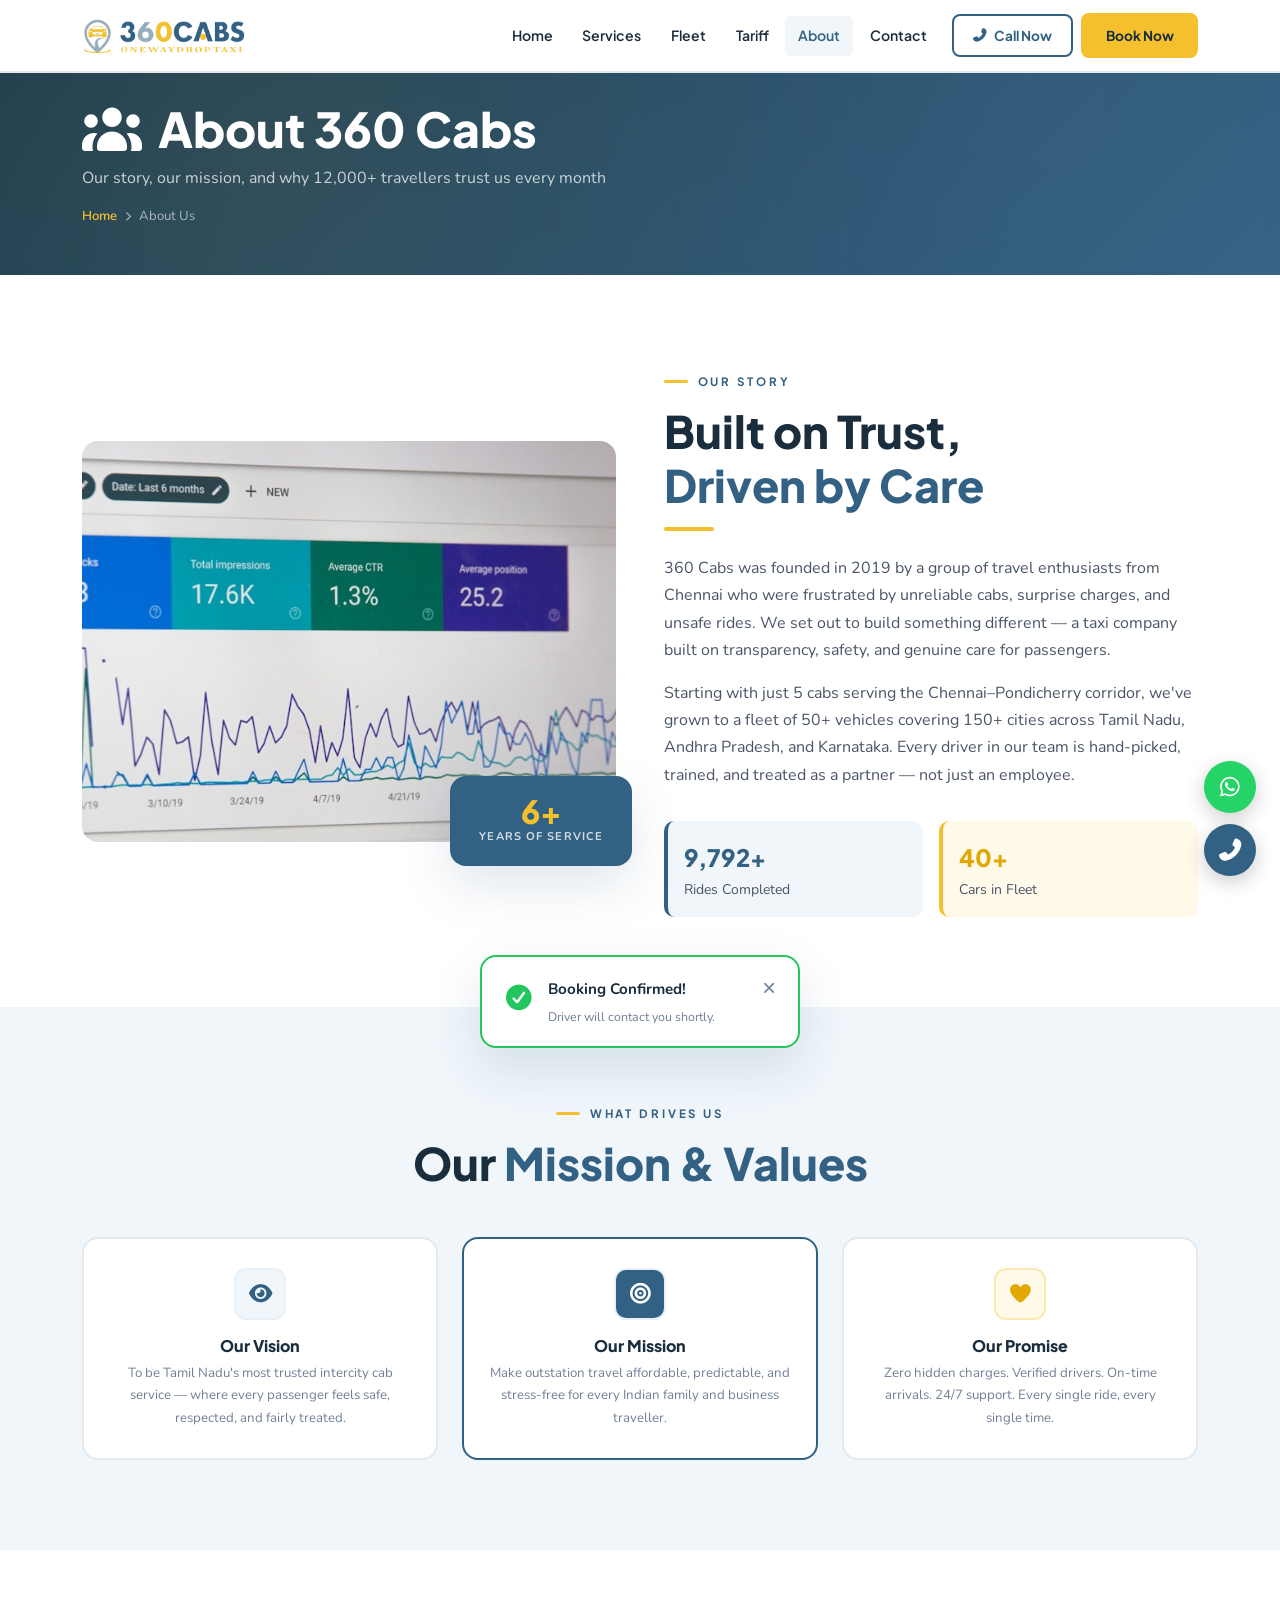
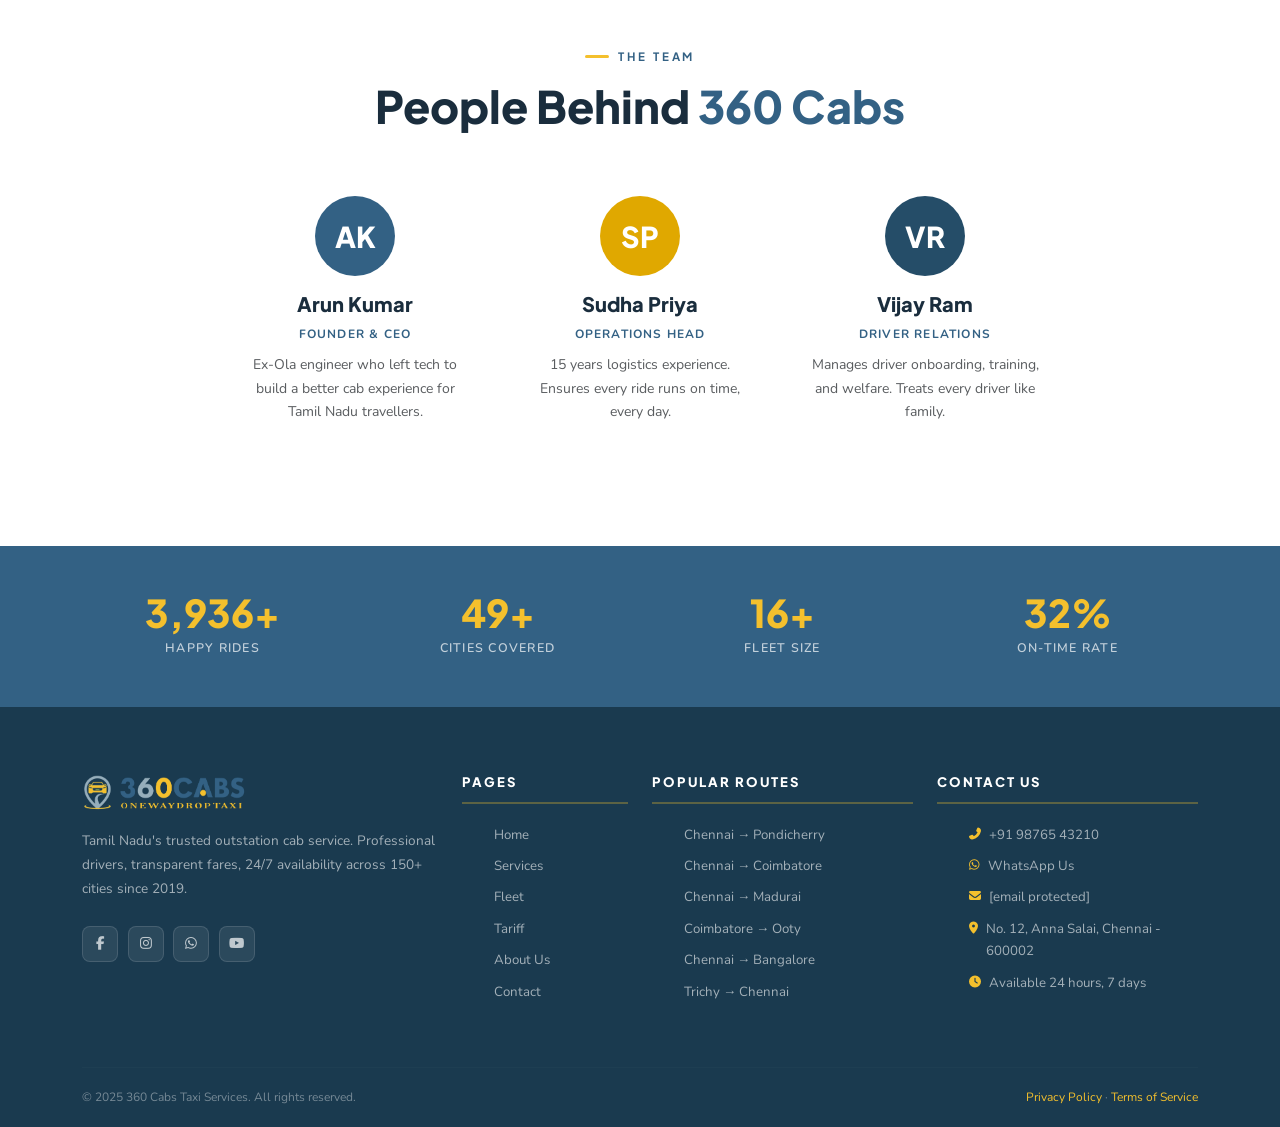
==== commit bb32ddff: "path changed" ====
--- a/about.html
+++ b/about.html
@@ -56,7 +56,10 @@
 <div id="header"></div>
 
 <div class="page-hero">
-  <div class="container page-hero-content"><h1><i class="fas fa-users me-3"></i>About 360 Cabs</h1><p>Our story, our mission, and why 12,000+ travellers trust us every month</p><div class="breadcrumb-custom"><a href="../index.html">Home</a><i class="fas fa-chevron-right"></i><span>About Us</span></div></div></div>
+  <div class="container page-hero-content">
+    <h1><i class="fas fa-users me-3"></i>About 360 Cabs</h1>
+    <p>Our story, our mission, and why 12,000+ travellers trust us every month</p>
+    <div class="breadcrumb-custom"><a href="index.html">Home</a><i class="fas fa-chevron-right"></i><span>About Us</span></div></div></div>
 
 <!-- Our Story -->
 <section class="section-pad">
--- a/assets/css/main.css
+++ b/assets/css/main.css
@@ -686,6 +686,9 @@
   .home-wrapper{
     flex-direction: column-reverse;
   }
+  .page-hero{
+    padding-top: 96px;
+  }
 }
 @media (max-width: 480px) {
   .book-now-btn { font-size: 0.9rem; }
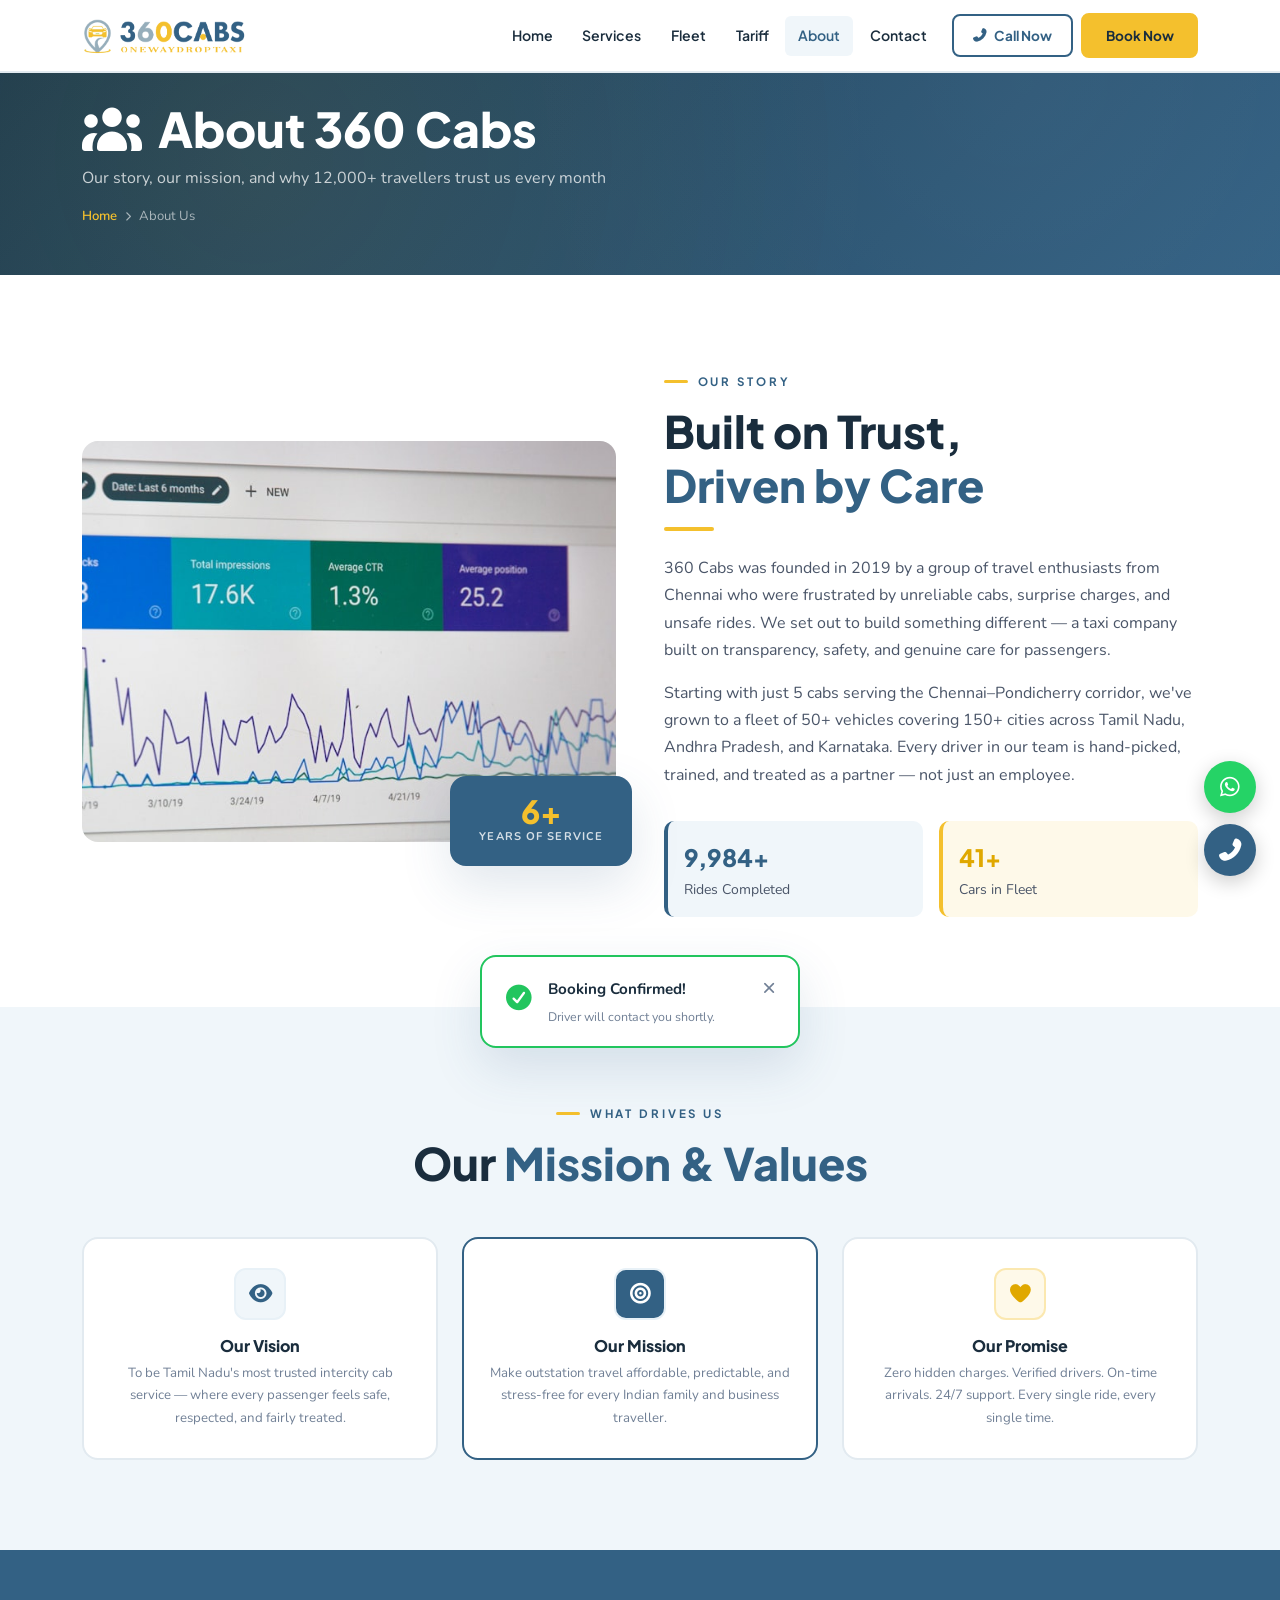
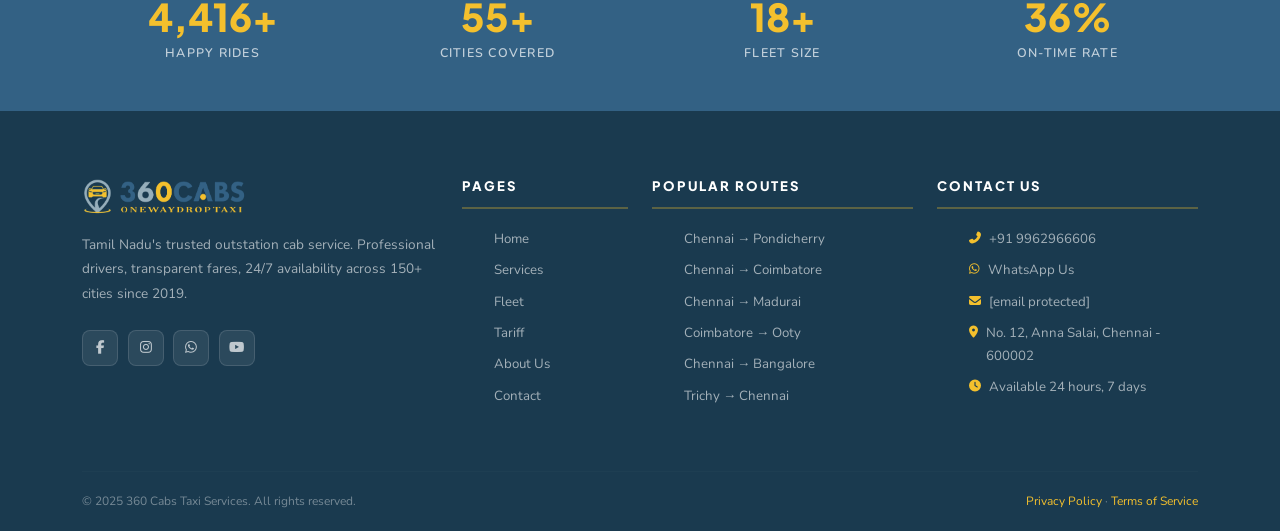
==== commit d9eee943: "email, and db and dashboard real updates" ====
--- a/about.html
+++ b/about.html
@@ -120,7 +120,7 @@
 </section>
 
 <!-- Team -->
-<section class="section-pad">
+<!-- <section class="section-pad">
   <div class="container">
     <div class="text-center mb-5 reveal-up"><span class="section-label">The Team</span><h2 class="section-title">People Behind <span>360 Cabs</span></h2></div>
     <div class="row g-4 justify-content-center">
@@ -150,7 +150,7 @@
       </div>
     </div>
   </div>
-</section>
+</section> -->
 
 <!-- Certifications -->
 <div class="stats-strip">
@@ -190,7 +190,7 @@
 <div id="footer"></div>
 
 
-<div class="float-group"><a href="https://wa.me/919876543210" class="wa-float" target="_blank"><i class="fab fa-whatsapp"></i></a><a href="tel:+919876543210" class="call-float"><i class="fas fa-phone-alt"></i></a></div>
+<div class="float-group"><a href="https://wa.me/919962966606" class="wa-float" target="_blank"><i class="fab fa-whatsapp"></i></a><a href="tel:+919876543210" class="call-float"><i class="fas fa-phone-alt"></i></a></div>
 <div id="successToast" class="success-toast"><div class="toast-icon"><i class="fas fa-check-circle"></i></div><div><strong>Booking Confirmed!</strong><p>Driver will contact you shortly.</p></div><button class="toast-close" onclick="closeToast()"><i class="fas fa-times"></i></button></div>
 <!-- <script src="https://cdn.jsdelivr.net/npm/bootstrap@5.3.2/dist/js/bootstrap.bundle.min.js"></script> -->
 <!-- <script src="../js/shared.js"></script> -->
--- a/assets/css/main.css
+++ b/assets/css/main.css
@@ -109,7 +109,8 @@
   font-family: var(--ff-body);
   font-size: 16px;
   line-height: 1.7;
-  overflow-x: hidden;
+  overflow-x: clip;
+  width: 100%;
 }
 img { max-width: 100%; display: block; }
 a { text-decoration: none; color: inherit; }
@@ -405,7 +406,7 @@
   font-size: 0.85rem; color: var(--text-dark);
   border-bottom: 1px solid var(--border);
   display: flex; align-items: flex-start; gap: 0.7rem;
-  transition: background 0.2s;
+  transition: background-color 0.2s;
 }
 .sugg-item:last-child { border-bottom: none; }
 .sugg-item:hover { background: var(--navy-pale); }
@@ -687,8 +688,18 @@
     flex-direction: column-reverse;
   }
   .page-hero{
-    padding-top: 96px;
+    padding-top: 120px;
+     overflow-x: clip;
   }
+
+  .reveal-left,
+  .reveal-right,
+  .reveal-up {
+    transform: none !important;
+    opacity: 1 !important;
+    transition: none !important;
+  }
+
 }
 @media (max-width: 480px) {
   .book-now-btn { font-size: 0.9rem; }
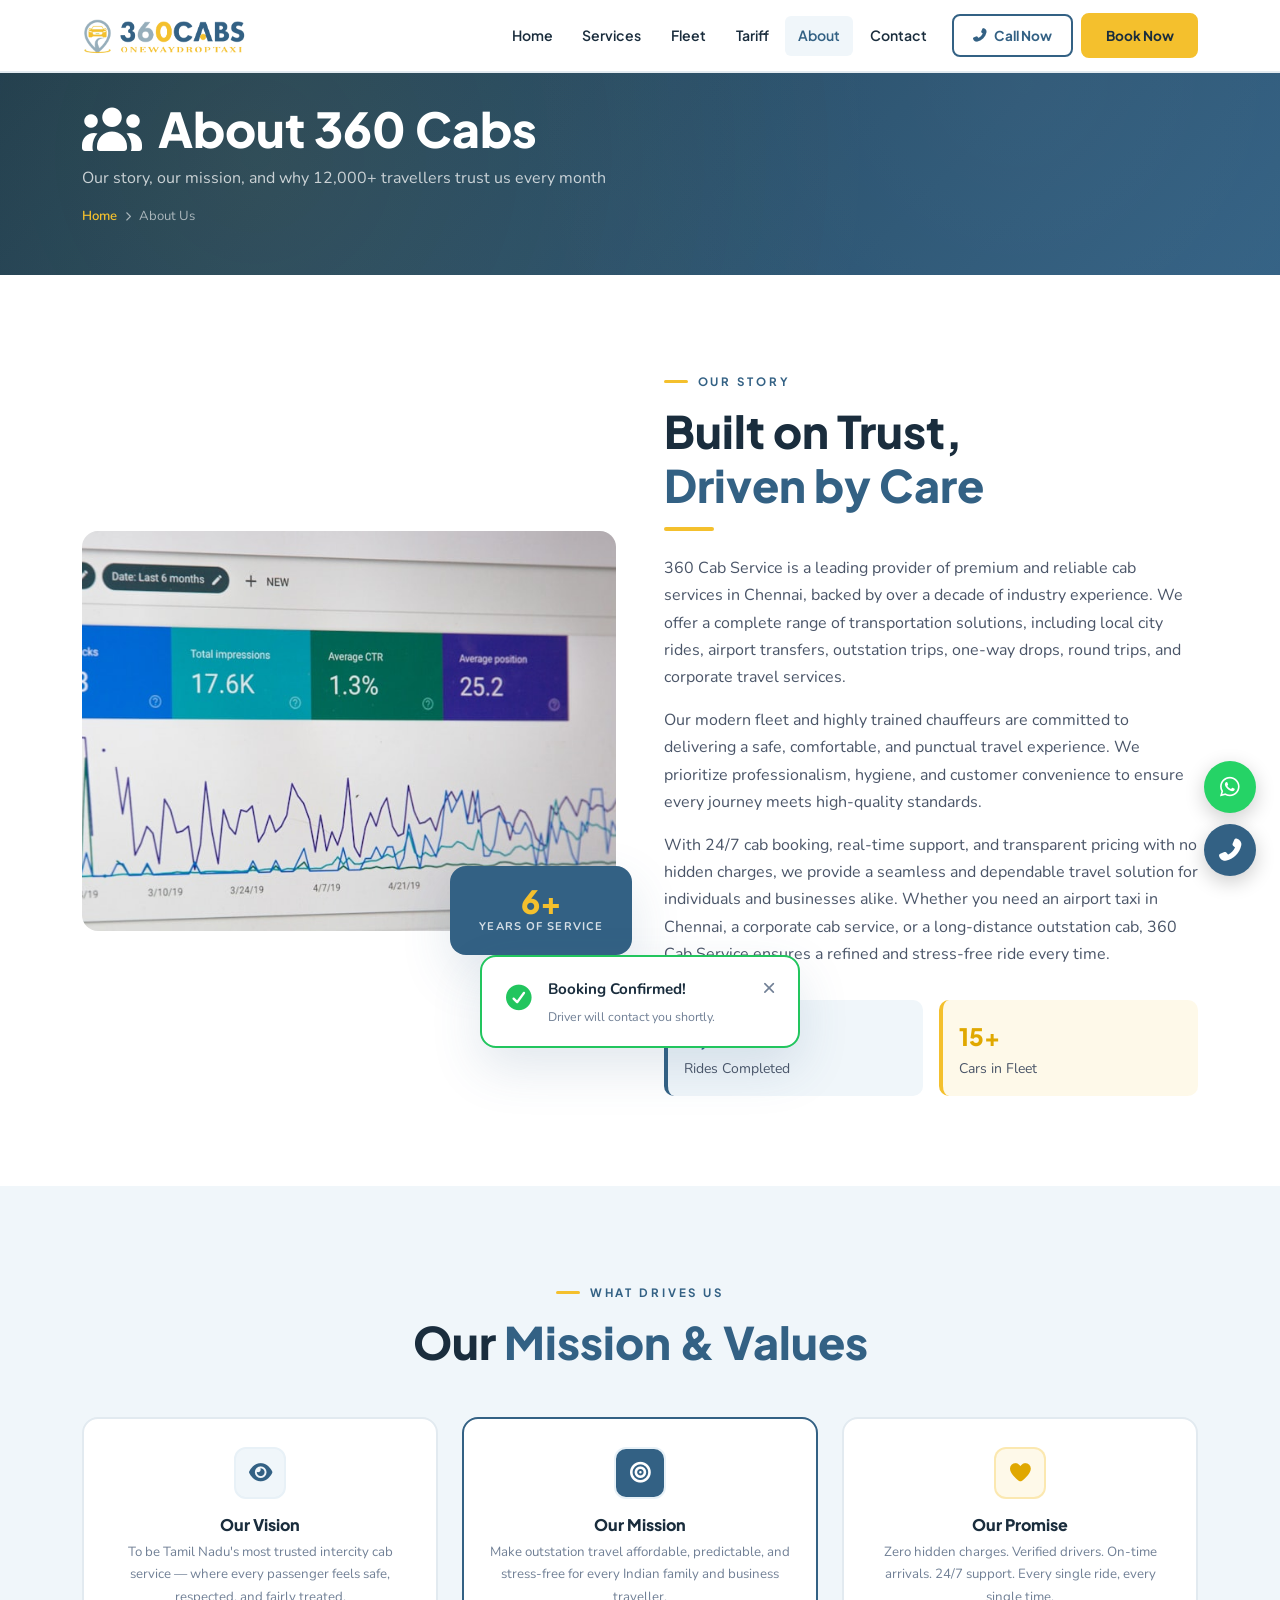
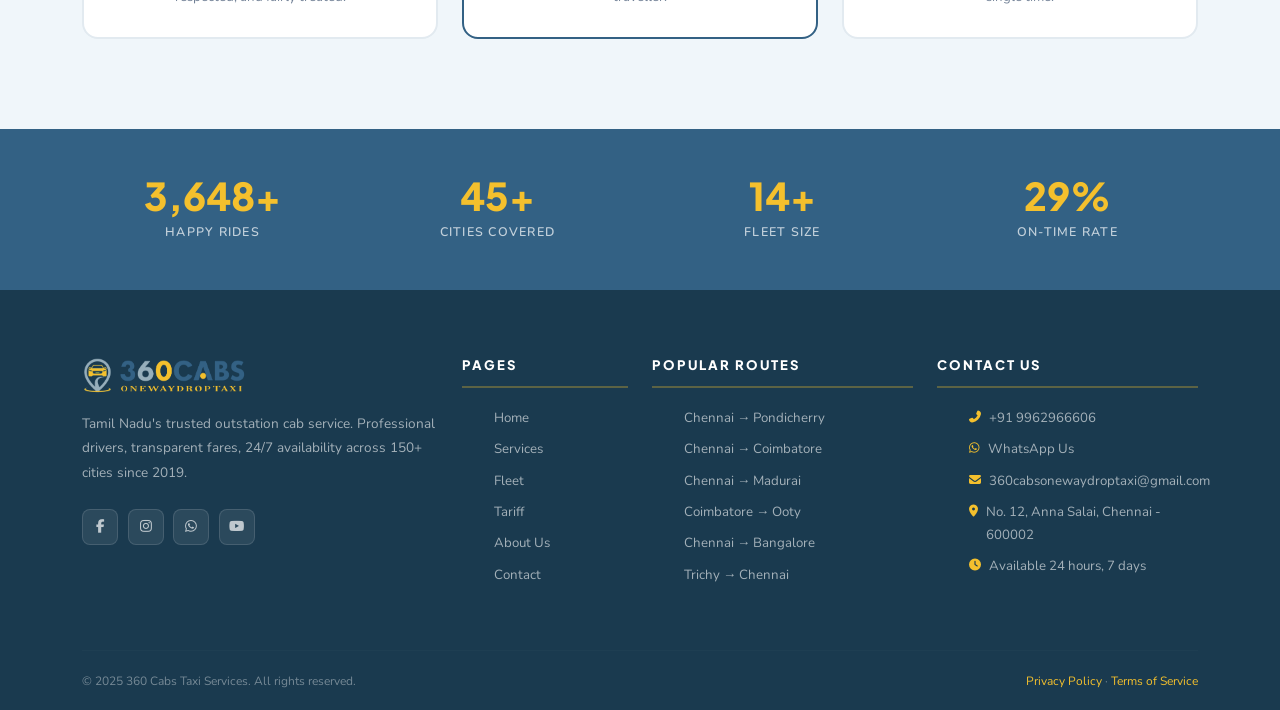
==== commit 067b3896: "mapsapi" ====
--- a/about.html
+++ b/about.html
@@ -78,8 +78,24 @@
         <span class="section-label">Our Story</span>
         <h2 class="section-title">Built on Trust,<br/><span>Driven by Care</span></h2>
         <div class="divider-gold"></div>
-        <p>360 Cabs was founded in 2019 by a group of travel enthusiasts from Chennai who were frustrated by unreliable cabs, surprise charges, and unsafe rides. We set out to build something different — a taxi company built on transparency, safety, and genuine care for passengers.</p>
-        <p class="mt-3">Starting with just 5 cabs serving the Chennai–Pondicherry corridor, we've grown to a fleet of 50+ vehicles covering 150+ cities across Tamil Nadu, Andhra Pradesh, and Karnataka. Every driver in our team is hand-picked, trained, and treated as a partner — not just an employee.</p>
+        <p>360 Cab Service is a leading provider of premium and reliable cab services in Chennai, 
+          backed by over a decade of industry experience. We offer a complete range of transportation
+          solutions, including local city rides, airport transfers, outstation trips, one-way drops,
+          round trips, and corporate travel services.
+        </p>
+        <P>
+          Our modern fleet and highly trained chauffeurs are committed to delivering a safe, comfortable,
+          and punctual travel experience. We prioritize professionalism, hygiene,
+          and customer convenience to ensure every journey meets high-quality standards.
+          
+        </P>
+        <p class="mt-3">
+          With 24/7 cab booking, real-time support, and transparent pricing with no hidden charges,
+          we provide a seamless and dependable travel solution for individuals and businesses alike.
+            Whether you need an airport taxi in Chennai, a corporate cab service,
+            or a long-distance outstation cab, 360 Cab Service ensures a refined and stress-free
+            ride every time.
+          </p>
         <div class="row g-3 mt-3">
           <div class="col-6"><div style="padding:1rem;background:var(--navy-pale);border-radius:var(--radius);border-left:4px solid var(--navy)"><div style="font-family:var(--ff-display);font-size:1.5rem;font-weight:800;color:var(--navy)" data-target="12000" data-suffix="+">0</div><div class="small fw-600">Rides Completed</div></div></div>
           <div class="col-6"><div style="padding:1rem;background:rgba(244,192,45,.1);border-radius:var(--radius);border-left:4px solid var(--gold)"><div style="font-family:var(--ff-display);font-size:1.5rem;font-weight:800;color:var(--gold-dark)" data-target="50" data-suffix="+">0</div><div class="small fw-600">Cars in Fleet</div></div></div>
--- a/assets/css/main.css
+++ b/assets/css/main.css
@@ -366,6 +366,8 @@
 }
 
 /* Form inputs */
+
+
 .field-group { margin-bottom: 1rem; }
 .field-label {
   display: flex; align-items: center; gap: 0.4rem;
@@ -430,15 +432,30 @@
 .swap-btn:hover { background: var(--navy); color: var(--white); transform: rotate(180deg); }
 
 /* Cab selector */
-.cab-grid { display: grid; grid-template-columns: repeat(4,1fr); gap: 0.5rem; }
+.cab-grid { 
+  display: grid; 
+  grid-template-columns: repeat(auto-fit, minmax(90px, 1fr)); 
+  gap: 0.5rem; 
+}
 .cab-card {
-  display: flex; flex-direction: column; align-items: center; gap: 0.2rem;
-  padding: 0.65rem 0.3rem; background: var(--off-white);
-  border: 2px solid var(--border); border-radius: var(--radius);
-  cursor: pointer; transition: all 0.25s; text-align: center;
-}
-.cab-card input { display: none; }
-.cab-card i { font-size: 1.2rem; color: var(--text-light); transition: color 0.25s; }
+  display: flex; 
+  flex-direction: column;
+  align-items: center; 
+  gap: 0.2rem;
+  padding: 0.65rem 0.3rem;
+  background: var(--off-white);
+  border: 2px solid var(--border);
+  border-radius: var(--radius);
+  cursor: pointer;
+  transition: all 0.25s; text-align: center;
+}
+.cab-card input {
+   display: none;
+   }
+.cab-card i { 
+   font-size: 1.2rem; color: var(--text-light);
+   transition: color 0.25s; 
+  }
 .cab-card .cab-name  { font-family: var(--ff-display); font-size: 0.72rem; font-weight: 700; color: var(--text-dark); }
 .cab-card .cab-rate  { font-size: 0.62rem; color: var(--navy); font-weight: 700; }
 .cab-card.active, .cab-card:hover {
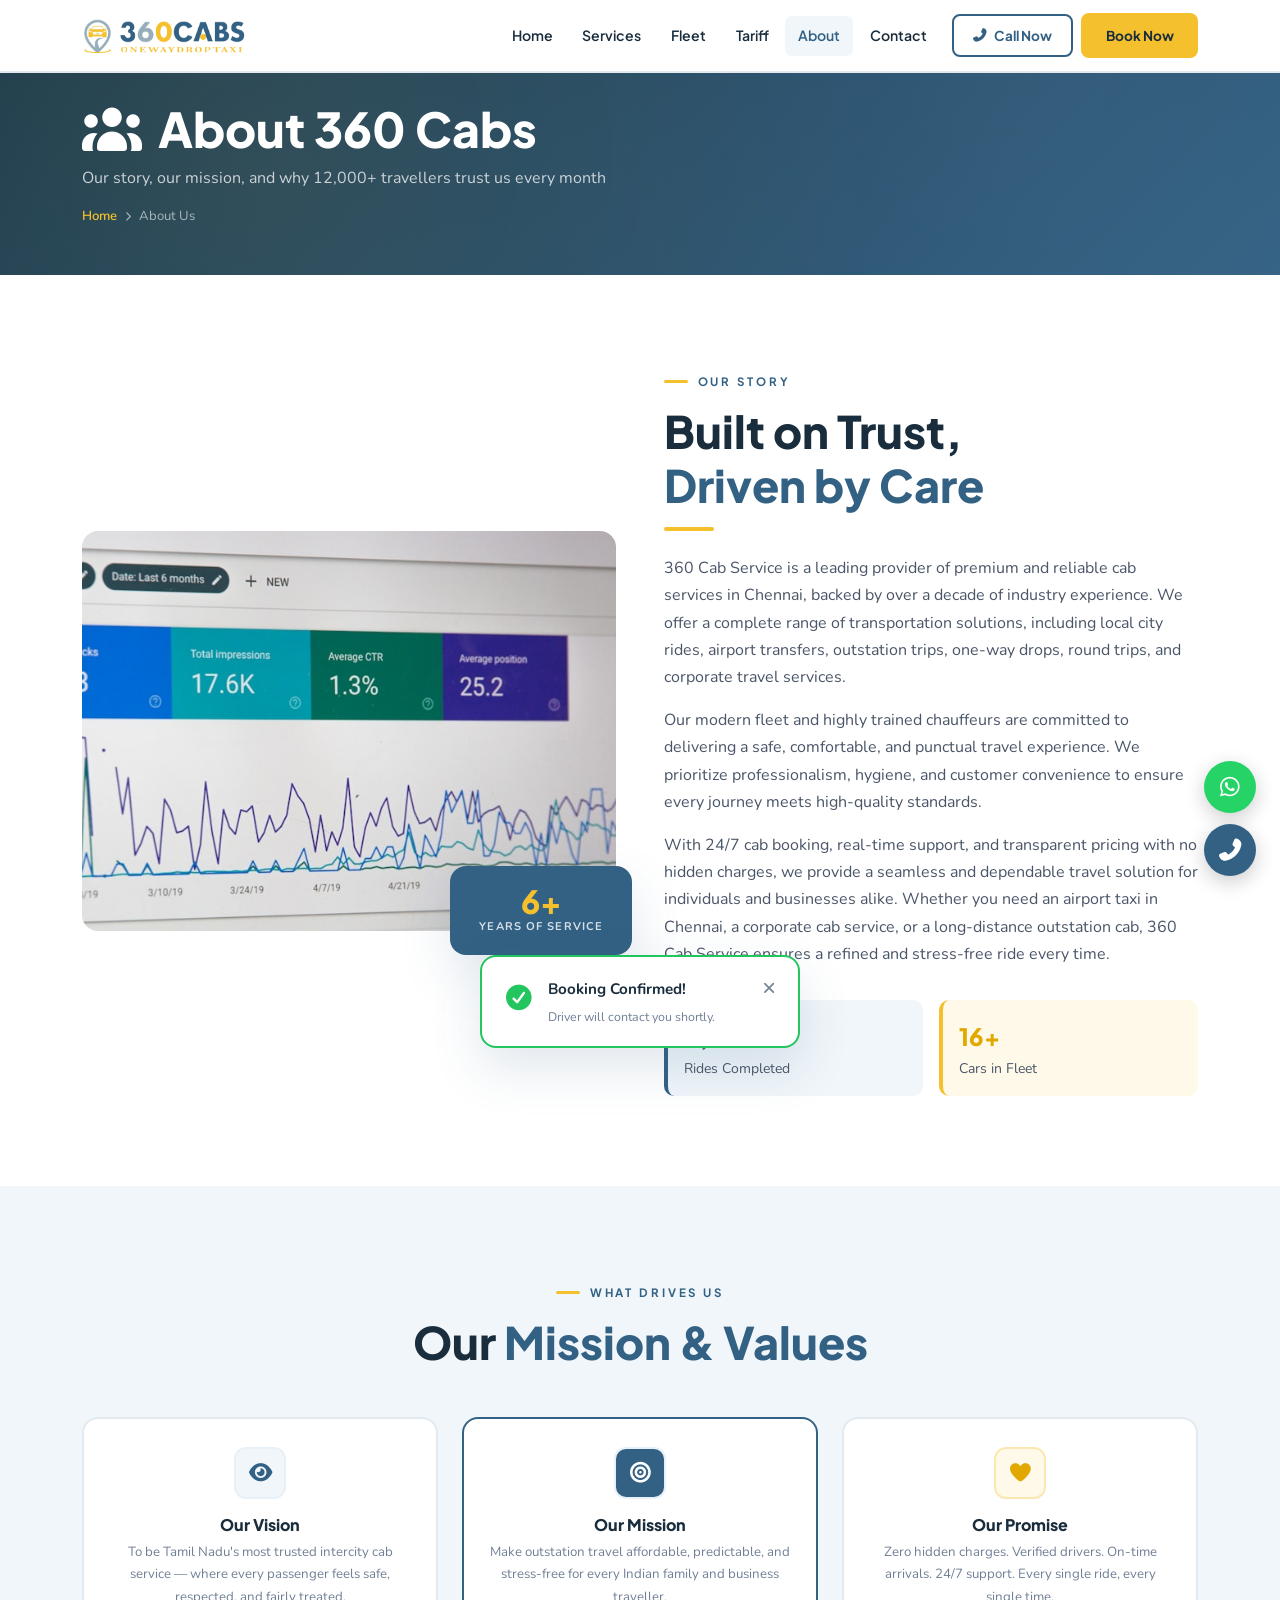
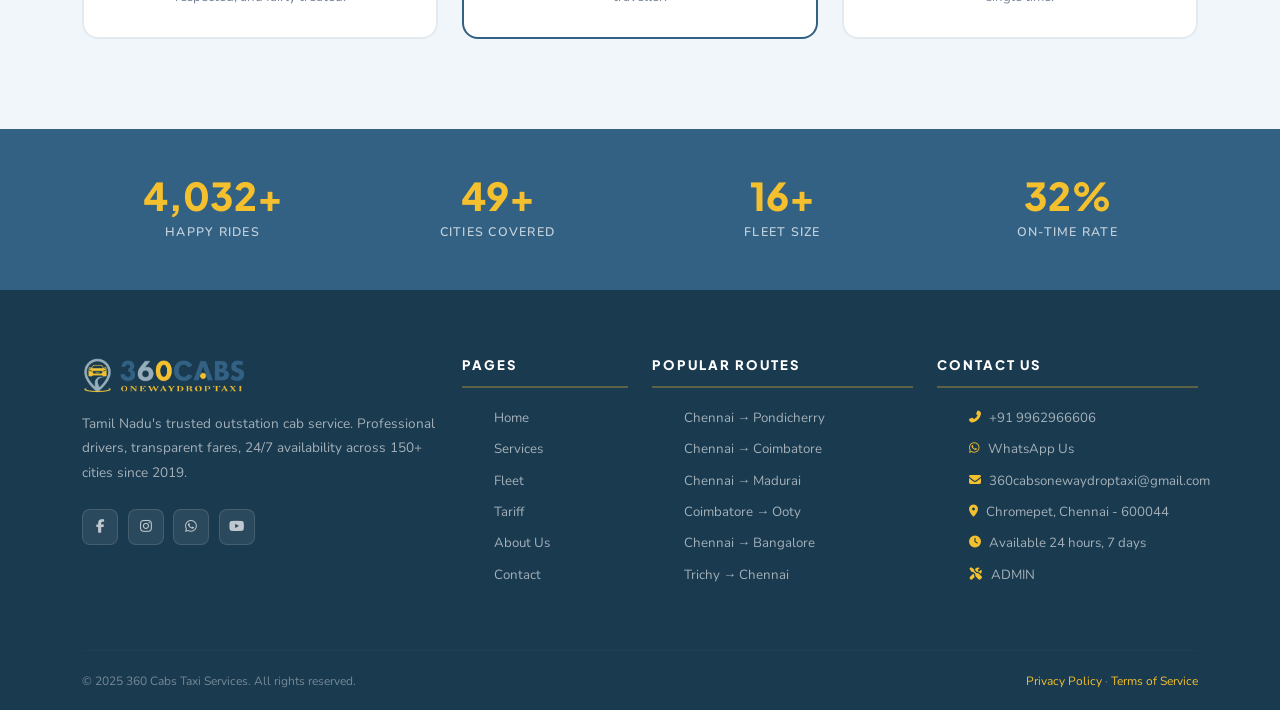
==== commit 82ba93ac: "favicon added" ====
--- a/about.html
+++ b/about.html
@@ -3,6 +3,7 @@
 <head>
   <meta charset="UTF-8"/><meta name="viewport" content="width=device-width, initial-scale=1.0"/>
   <meta name="description" content="About 360Cabs — Tamil Nadu's trusted outstation taxi service since 2019. Our story, mission and team."/>
+  <link rel="icon" href="assets/images/favicon.ico">
   <title>About Us — 360Cabs Outstation Taxi</title>
   <!-- <link href="https://cdn.jsdelivr.net/npm/bootstrap@5.3.2/dist/css/bootstrap.min.css" rel="stylesheet"/> -->
   <link rel="stylesheet" href="assets/css/bootstrap.min.css">
--- a/assets/css/main.css
+++ b/assets/css/main.css
@@ -701,9 +701,12 @@
   .nav-cta{
     margin-top: 16px;
   }
-  .home-wrapper{
+  /* .home-wrapper{
     flex-direction: column-reverse;
-  }
+  } */
+
+ 
+
   .page-hero{
     padding-top: 120px;
      overflow-x: clip;
